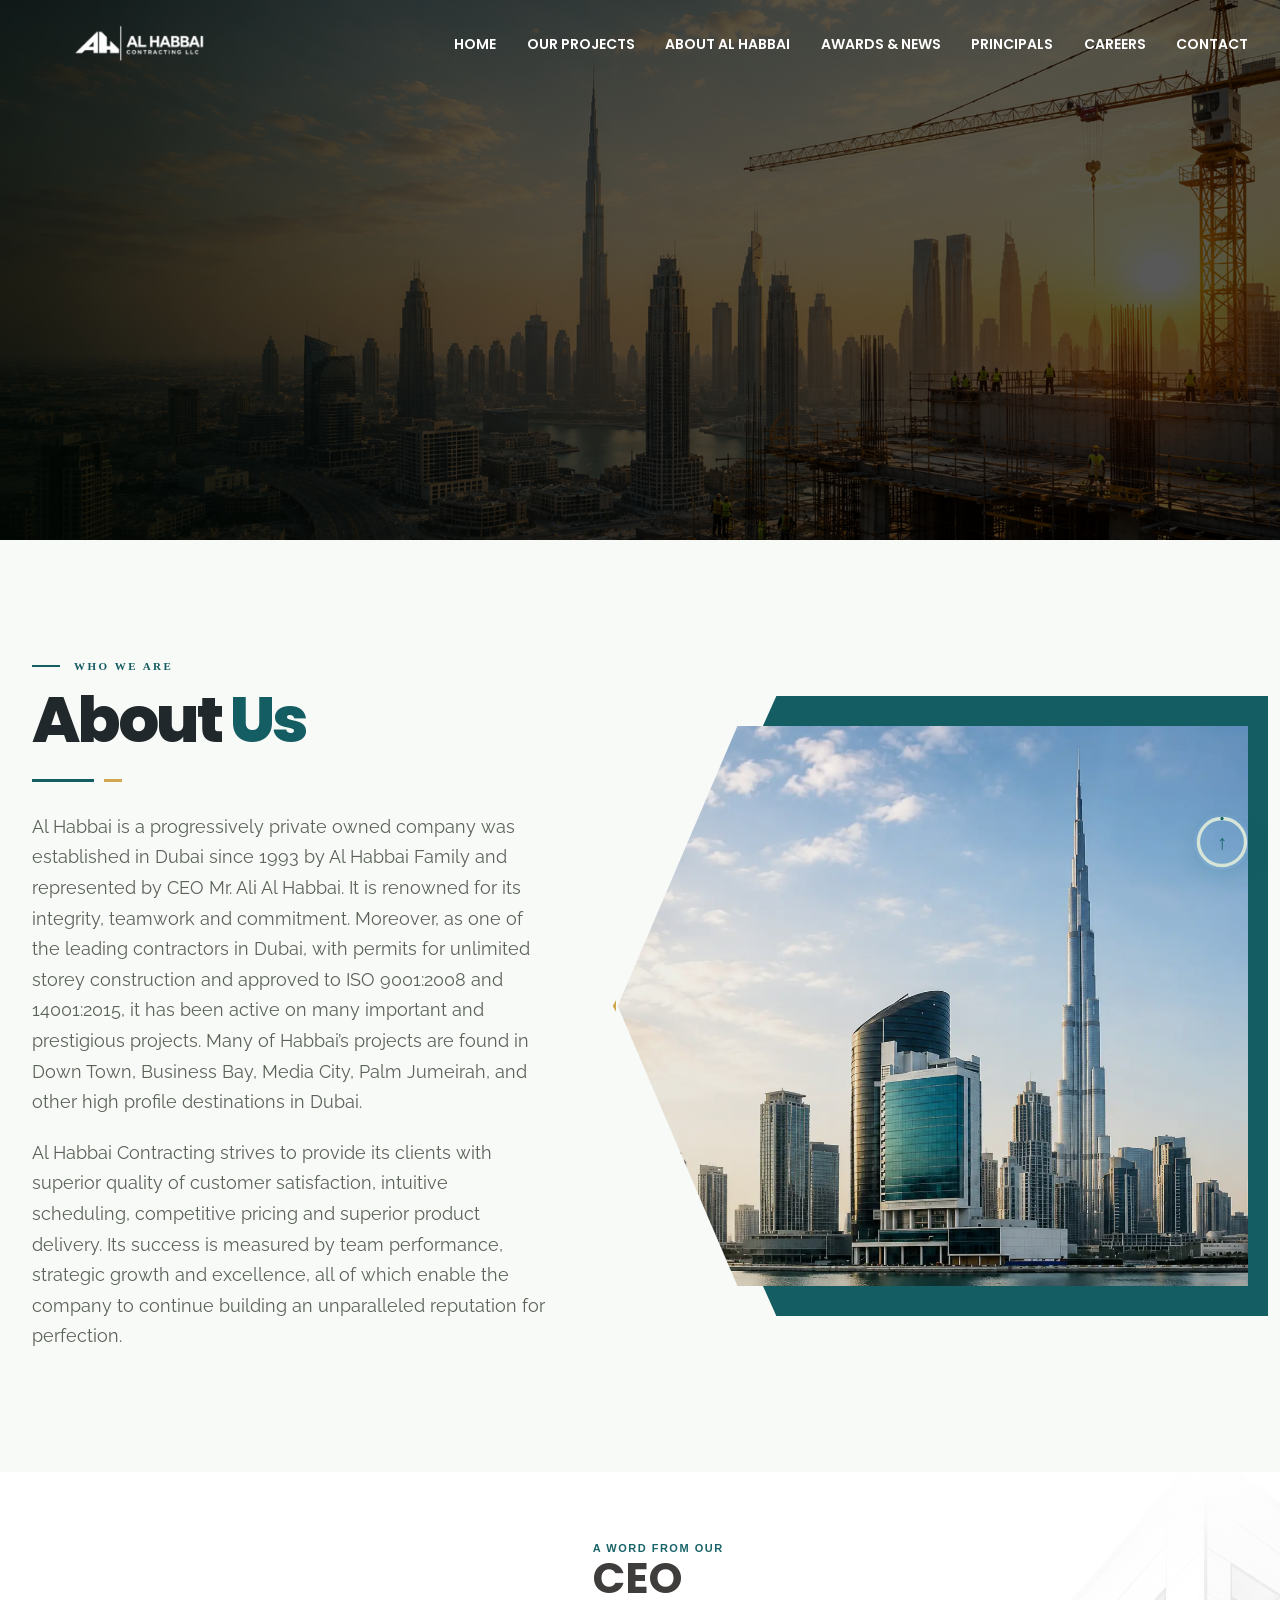
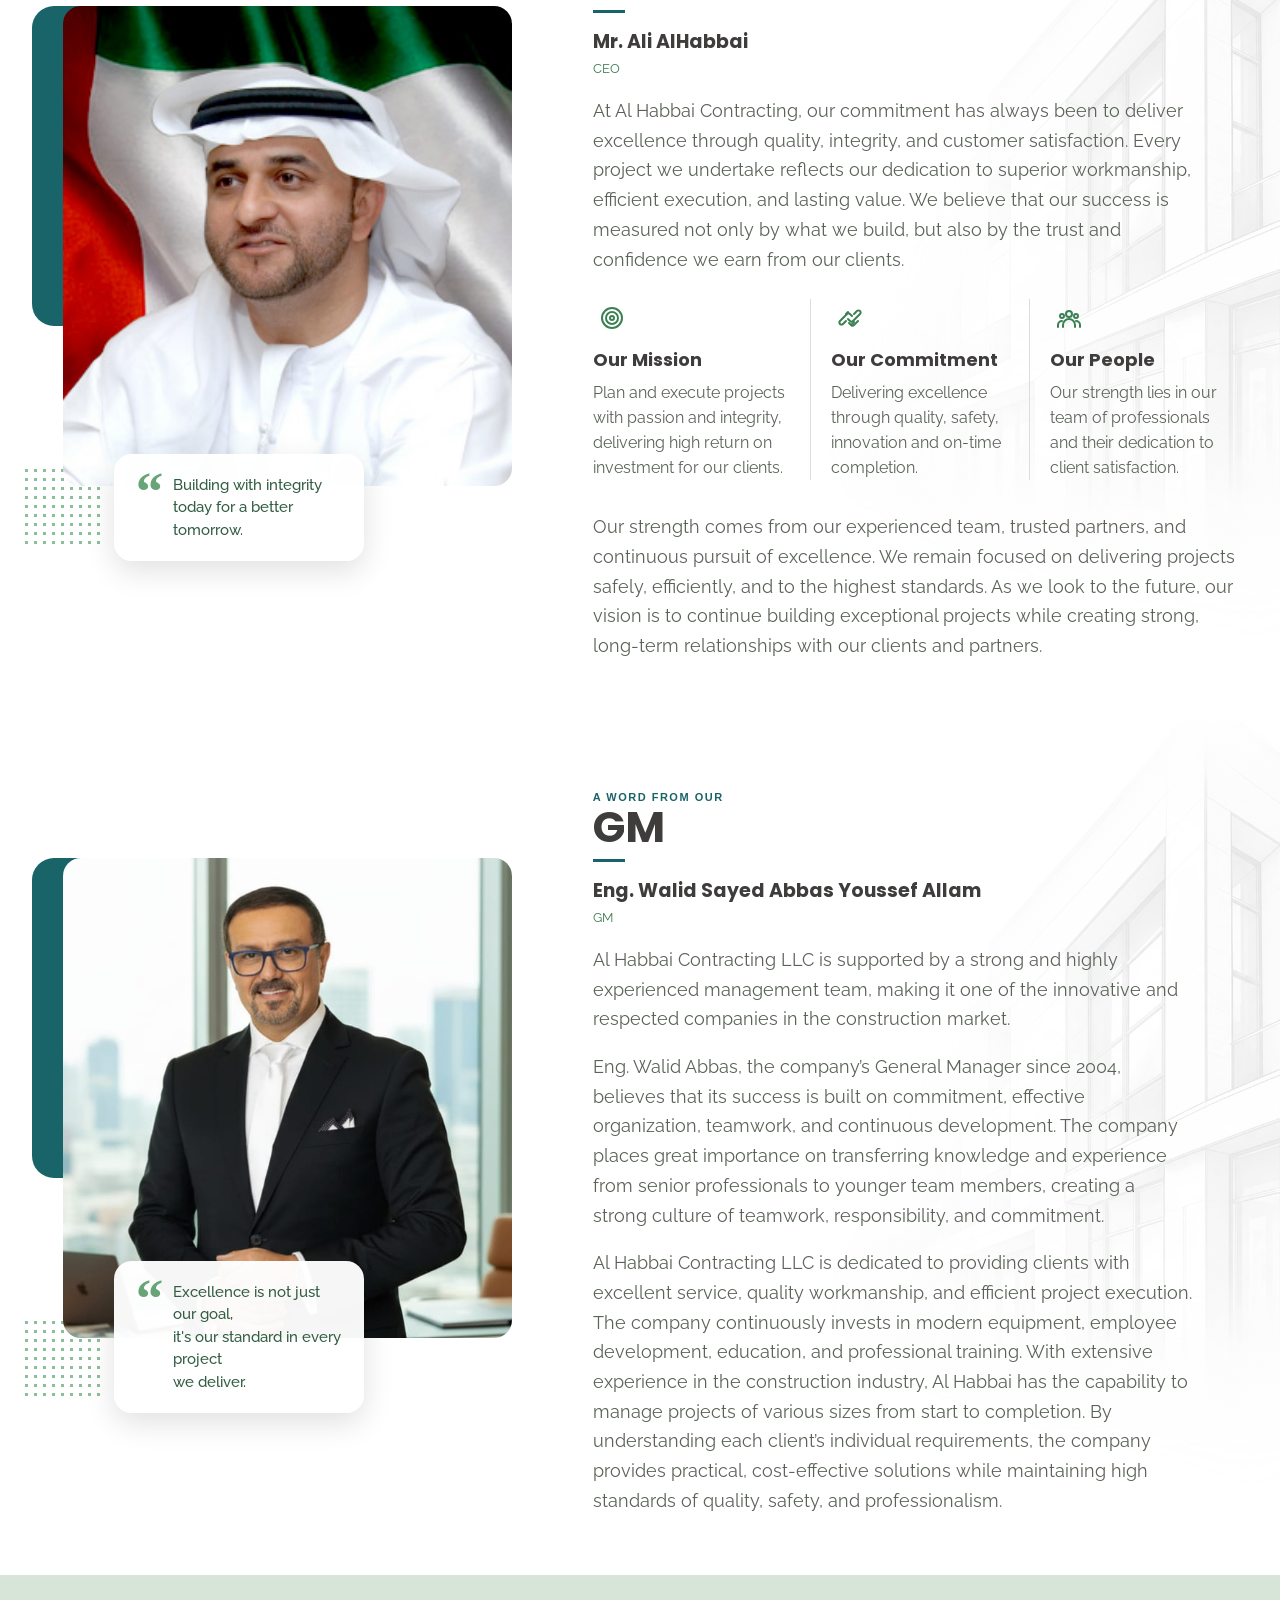
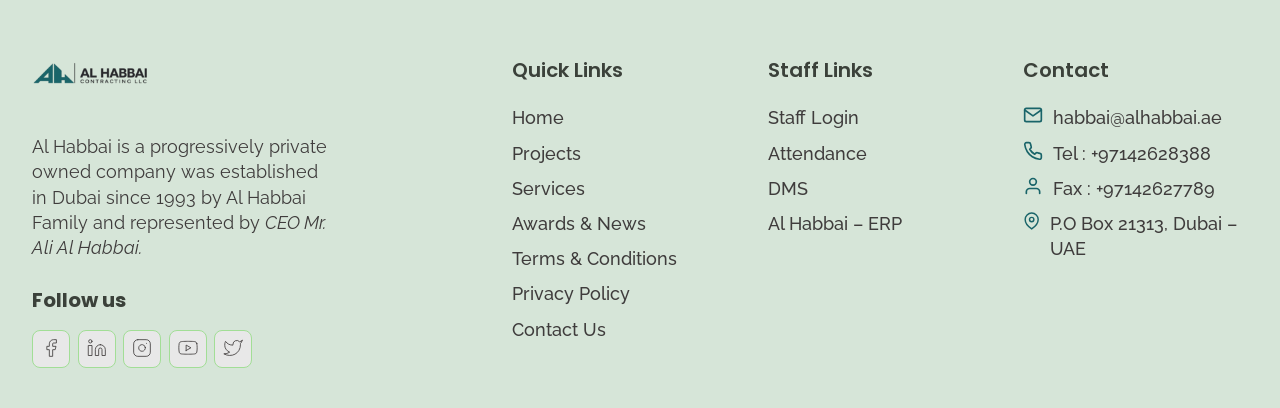
==== about.html @ 84b4709f "all file add" ====
<!doctype html>
<html lang="en">
  <head>
    <meta charset="UTF-8" />
    <meta name="viewport" content="width=device-width, initial-scale=1.0" />
    <title>Document</title>
    <link rel="stylesheet" href="./assets/css/global.css" />
    <link rel="stylesheet" href="./assets/css/components.css" />
    <link rel="stylesheet" href="./assets/css/about.css" />
    <!-- aos library css  -->
    <link rel="stylesheet" href="https://unpkg.com/aos@next/dist/aos.css" />

    <!-- aos script -->
    <script src="https://unpkg.com/aos@next/dist/aos.js" defer></script>

    <script src="./assets/js/main.js" defer></script>
  </head>
  <body>
    <!-- Nav -->
    <header class="about__bg">
      <!-- Navigation -->
      <div class="nav__menu__wrapper" id="navbar">
        <div class="container">
          <nav>
            <a href="index.html">
              <img src="./assets/images/alhabbai-white-logo.png" alt="Logo" />
            </a>

            <div class="nav-links" id="navLinks">
              <!-- Close Icon -->
              <svg
                class="svgColor"
                onclick="hideMenu()"
                xmlns="http://www.w3.org/2000/svg"
                width="24"
                height="24"
                viewBox="0 0 24 24"
                fill="none"
                stroke="currentColor"
                stroke-width="2"
                stroke-linecap="round"
                stroke-linejoin="round"
              >
                <line x1="18" y1="6" x2="6" y2="18" />
                <line x1="6" y1="6" x2="18" y2="18" />
              </svg>

              <ul>
                <li><a href="index.html">HOME</a></li>
                <li><a href="./projects.html">Our Projects</a></li>
                <li><a href="./about.html">About Al Habbai</a></li>
                <li><a href="./awardsNews.html">Awards & News</a></li>
                <li><a href="./principals.html">Principals</a></li>
                <li><a href="./careers.html">Careers</a></li>
                <li><a href="./contact.html">Contact</a></li>
              </ul>
            </div>

            <!-- Menu Icon -->

            <svg
              onclick="showMenu()"
              xmlns="http://www.w3.org/2000/svg"
              width="24"
              height="24"
              viewBox="0 0 24 24"
              fill="none"
              stroke="currentColor"
              stroke-width="2"
              stroke-linecap="round"
              stroke-linejoin="round"
            >
              <line x1="3" y1="12" x2="21" y2="12" />
              <line x1="3" y1="6" x2="21" y2="6" />
              <line x1="3" y1="18" x2="21" y2="18" />
            </svg>
          </nav>
        </div>
      </div>
    </header>
    <!-- Nav End -->

    <!-- about info -->
    <section class="about-section">
      <div class="container">
        <div class="about-container">
          <!-- LEFT CONTENT -->
          <div class="about-content" data-aos="fade-up">
            <span class="about-label">WHO WE ARE</span>
            <h2 class="about-title">About <span>Us</span></h2>
            <div class="about-line"></div>
            <p class="about-description">
              Al Habbai is a progressively private owned company was established
              in Dubai since 1993 by Al Habbai Family and represented by CEO Mr.
              Ali Al Habbai. It is renowned for its integrity, teamwork and
              commitment. Moreover, as one of the leading contractors in Dubai,
              with permits for unlimited storey construction and approved to ISO
              9001:2008 and 14001:2015, it has been active on many important and
              prestigious projects. Many of Habbai’s projects are found in Down
              Town, Business Bay, Media City, Palm Jumeirah, and other high
              profile destinations in Dubai.
            </p>
           <p class="about-description">
              Al Habbai Contracting strives to provide its clients with superior
              quality of customer satisfaction, intuitive scheduling,
              competitive pricing and superior product delivery. Its success is
              measured by team performance, strategic growth and excellence, all
              of which enable the company to continue building an unparalleled
              reputation for perfection.
            </p>
          </div>

          <!-- RIGHT IMAGE -->
          <div class="about-image-wrapper">
            <div class="about-image">
              <img
                src="./assets/images/about-cover.webp"
                alt="Al Habbai Contracting Dubai"
              />
            </div>
          </div>
        </div>
      </div>
    </section>

    <!-- CEO -->
    <section class="ceo-section">
      <div class="container">
        <div class="ceo-container">
          <!-- LEFT IMAGE -->
          <div class="ceo-image-wrapper" data-aos="fade-up">
            <div class="ceo-image-bg"></div>

            <img src="./assets/images/ceo.jpg" alt="CEO" class="ceo-image" />

            <!-- Quote Card -->
            <div class="ceo-quote">
              <span class="quote-icon">“</span>
              <p>
                Building with integrity<br />
                today for a better<br />
                tomorrow.
              </p>
            </div>

            <!-- Decorative dots -->
            <div class="ceo-dots"></div>
          </div>

          <!-- RIGHT CONTENT -->
          <div class="ceo-content">
            <div class="ceo-heading" data-aos="fade-down">
              <span>A WORD FROM OUR</span>
              <h2>CEO</h2>
              <div class="heading-line"></div>
            </div>

            <div class="ceo-name" data-aos="fade-down">
              <h3>Mr. Ali AlHabbai</h3>
              <p>CEO</p>
            </div>

            <p class="ceo-description" data-aos="fade-up">
              At Al Habbai Contracting, our commitment has always been to
              deliver excellence through quality, integrity, and customer
              satisfaction. Every project we undertake reflects our dedication
              to superior workmanship, efficient execution, and lasting value.
              We believe that our success is measured not only by what we build,
              but also by the trust and confidence we earn from our clients.
            </p>

            <!-- FEATURES -->
            <div class="ceo-features">
              <!-- Mission -->
              <div class="ceo-feature" data-aos="fade-up">
                <div class="feature-icon">
                  <svg
                    xmlns="http://www.w3.org/2000/svg"
                    width="24"
                    height="24"
                    viewBox="0 0 24 24"
                    fill="none"
                    stroke="currentColor"
                    stroke-width="2"
                    stroke-linecap="round"
                    stroke-linejoin="round"
                  >
                    <circle cx="12" cy="12" r="10"></circle>
                    <circle cx="12" cy="12" r="6"></circle>
                    <circle cx="12" cy="12" r="2"></circle>
                  </svg>
                </div>

                <h4>Our Mission</h4>

                <p>
                  Plan and execute projects with passion and integrity,
                  delivering high return on investment for our clients.
                </p>
              </div>

              <!-- Commitment -->
              <div class="ceo-feature" data-aos="fade-up">
                <div class="feature-icon">
                  <svg
                    xmlns="http://www.w3.org/2000/svg"
                    width="24"
                    height="24"
                    viewBox="0 0 24 24"
                    fill="none"
                    stroke="currentColor"
                    stroke-width="2"
                    stroke-linecap="round"
                    stroke-linejoin="round"
                  >
                    <path d="m11 17 2 2a2 2 0 0 0 3 0l4-4"></path>
                    <path
                      d="m8 15-3 3a2 2 0 0 1-3-3l7-7a2 2 0 0 1 3 0l2 2"
                    ></path>
                    <path
                      d="m16 8 3-3a2 2 0 0 1 3 3l-7 7a2 2 0 0 1-3 0l-2-2"
                    ></path>
                    <path d="m8 8 2-2"></path>
                    <path d="m16 16-2 2"></path>
                  </svg>
                </div>

                <h4>Our Commitment</h4>

                <p>
                  Delivering excellence through quality, safety, innovation and
                  on-time completion.
                </p>
              </div>

              <!-- People -->
              <div class="ceo-feature" data-aos="fade-up">
                <div class="feature-icon">
                  <svg
                    xmlns="http://www.w3.org/2000/svg"
                    width="24"
                    height="24"
                    viewBox="0 0 24 24"
                    fill="none"
                    stroke="currentColor"
                    stroke-width="2"
                    stroke-linecap="round"
                    stroke-linejoin="round"
                  >
                    <!-- Center person -->
                    <circle cx="12" cy="8" r="3"></circle>
                    <path d="M6 21v-2a6 6 0 0 1 12 0v2"></path>

                    <!-- Left person -->
                    <circle cx="5" cy="10" r="2"></circle>
                    <path d="M1 21v-2a4 4 0 0 1 4-4"></path>

                    <!-- Right person -->
                    <circle cx="19" cy="10" r="2"></circle>
                    <path d="M23 21v-2a4 4 0 0 0-4-4"></path>
                  </svg>
                </div>

                <h4>Our People</h4>

                <p>
                  Our strength lies in our team of professionals and their
                  dedication to client satisfaction.
                </p>
              </div>
            </div>

            <!-- Bottom Description -->
            <p class="ceo-bottom-text" data-aos="fade-up">
              Our strength comes from our experienced team, trusted partners,
              and continuous pursuit of excellence. We remain focused on
              delivering projects safely, efficiently, and to the highest
              standards. As we look to the future, our vision is to continue
              building exceptional projects while creating strong, long-term
              relationships with our clients and partners.
            </p>
          </div>
        </div>

        <!-- Background Building -->
        <div class="ceo-building">
          <img src="./assets/images/about-bg.png" alt="" />
        </div>
      </div>
    </section>

    <!-- Gm -->
    <section class="ceo-section">
      <div class="container">
        <div class="ceo-container">
          <!-- LEFT IMAGE -->
          <div class="ceo-image-wrapper" data-aos="fade-up">
            <div class="ceo-image-bg"></div>

            <img src="./assets/images/gm.jpg" alt="GM" class="ceo-image" />

            <!-- Quote Card -->
            <div class="ceo-quote">
              <span class="quote-icon">“</span>
              <p>
                Excellence is not just our goal,<br />
                it's our standard in every project<br />
                we deliver.
              </p>
            </div>

            <!-- Decorative dots -->
            <div class="ceo-dots"></div>
          </div>

          <!-- RIGHT CONTENT -->
          <div class="ceo-content">
            <div class="ceo-heading" data-aos="fade-down">
              <span>A WORD FROM OUR</span>
              <h2>GM</h2>
              <div class="heading-line"></div>
            </div>

            <div class="ceo-name" data-aos="fade-down">
              <h3>Eng. Walid Sayed Abbas Youssef Allam</h3>
              <p>GM</p>
            </div>

            <p class="ceo-description" data-aos="fade-up">
              Al Habbai Contracting LLC is supported by a strong and highly
              experienced management team, making it one of the innovative and
              respected companies in the construction market.
            </p>

            <p class="ceo-description" data-aos="fade-up">
              Eng. Walid Abbas, the company’s General Manager since 2004,
              believes that its success is built on commitment, effective
              organization, teamwork, and continuous development. The company
              places great importance on transferring knowledge and experience
              from senior professionals to younger team members, creating a
              strong culture of teamwork, responsibility, and commitment.
            </p>

            <p class="ceo-description" data-aos="fade-up">
              Al Habbai Contracting LLC is dedicated to providing clients with
              excellent service, quality workmanship, and efficient project
              execution. The company continuously invests in modern equipment,
              employee development, education, and professional training. With
              extensive experience in the construction industry, Al Habbai has
              the capability to manage projects of various sizes from start to
              completion. By understanding each client’s individual
              requirements, the company provides practical, cost-effective
              solutions while maintaining high standards of quality, safety, and
              professionalism.
            </p>
          </div>
        </div>

        <!-- Background Building -->
        <div class="ceo-building">
          <img src="./assets/images/about-bg.png" alt="" />
        </div>
      </div>
    </section>

    <!-- scroll button -->
    <button class="scroll-top" id="scrollTopBtn" aria-label="Scroll to top">
      <svg class="progress-ring" viewBox="0 0 50 50">
        <circle class="progress-ring-bg" cx="25" cy="25" r="21" />

        <circle
          class="progress-ring-progress"
          id="progressRing"
          cx="25"
          cy="25"
          r="21"
        />
      </svg>

      <span class="scroll-arrow">↑</span>
    </button>

    <!-- Footer Section -->
    <footer>
      <div class="container">
        <div class="footer__wrapper" data-aos="fade-up">
          <div class="footer__col1">
            <div class="footer__logo">
              <img
                src="./assets/images/alhabbai-dark-logo.png"
                alt="AL Habbai Contracting"
              />
            </div>
            <p class="footer__desc">
              Al Habbai is a progressively private owned company was established
              in Dubai since 1993 by Al Habbai Family and represented by
              <i>CEO Mr. Ali Al Habbai.</i>
            </p>
            <div class="footer__socials">
              <h4 class="footer__socials__title">Follow us</h4>
              <ol class="footer__socials__list">
                <li>
                  <a href="#">
                    <svg
                      xmlns="http://www.w3.org/2000/svg"
                      width="24"
                      height="24"
                      viewBox="0 0 24 24"
                      fill="none"
                      stroke="currentColor"
                      stroke-width="1"
                      stroke-linecap="round"
                      stroke-linejoin="round"
                      class="feather feather-facebook"
                    >
                      <path
                        d="M18 2h-3a5 5 0 0 0-5 5v3H7v4h3v8h4v-8h3l1-4h-4V7a1 1 0 0 1 1-1h3z"
                      />
                    </svg>
                  </a>
                </li>

                <li>
                  <a href="#">
                    <svg
                      xmlns="http://www.w3.org/2000/svg"
                      width="24"
                      height="24"
                      viewBox="0 0 24 24"
                      fill="none"
                      stroke="currentColor"
                      stroke-width="1"
                      stroke-linecap="round"
                      stroke-linejoin="round"
                    >
                      <path
                        d="M16 8a6 6 0 0 1 6 6v7h-4v-7a2 2 0 0 0-2-2 2 2 0 0 0-2 2v7h-4v-7a6 6 0 0 1 6-6z"
                      />
                      <rect x="2" y="9" width="4" height="12" />
                      <circle cx="4" cy="4" r="2" />
                    </svg>
                  </a>
                </li>

                <li>
                  <a href="#">
                    <svg
                      xmlns="http://www.w3.org/2000/svg"
                      width="24"
                      height="24"
                      viewBox="0 0 24 24"
                      fill="none"
                      stroke="currentColor"
                      stroke-width="1"
                      stroke-linecap="round"
                      stroke-linejoin="round"
                    >
                      <rect x="2" y="2" width="20" height="20" rx="5" ry="5" />
                      <path
                        d="M16 11.37A4 4 0 1 1 12.63 8 4 4 0 0 1 16 11.37z"
                      />
                      <line x1="17.5" y1="6.5" x2="17.51" y2="6.5" />
                    </svg>
                  </a>
                </li>

                <li>
                  <a href="#">
                    <svg
                      xmlns="http://www.w3.org/2000/svg"
                      width="24"
                      height="24"
                      viewBox="0 0 24 24"
                      fill="none"
                      stroke="currentColor"
                      stroke-width="1"
                      stroke-linecap="round"
                      stroke-linejoin="round"
                    >
                      <path
                        d="M22.54 6.42a2.78 2.78 0 0 0-1.94-2C18.88 4 12 4 12 4s-6.88 0-8.6.46a2.78 2.78 0 0 0-1.94 2A29 29 0 0 0 1 11.75a29 29 0 0 0 .46 5.33A2.78 2.78 0 0 0 3.4 19c1.72.46 8.6.46 8.6.46s6.88 0 8.6-.46a2.78 2.78 0 0 0 1.94-2 29 29 0 0 0 .46-5.25 29 29 0 0 0-.46-5.33z"
                      />
                      <polygon
                        points="9.75 15.02 15.5 11.75 9.75 8.48 9.75 15.02"
                      />
                    </svg>
                  </a>
                </li>

                <li>
                  <a href="#">
                    <svg
                      xmlns="http://www.w3.org/2000/svg"
                      width="24"
                      height="24"
                      viewBox="0 0 24 24"
                      fill="none"
                      stroke="currentColor"
                      stroke-width="1"
                      stroke-linecap="round"
                      stroke-linejoin="round"
                      class="feather feather-twitter"
                    >
                      <path
                        d="M23 3a10.9 10.9 0 0 1-3.14 1.53 4.48 4.48 0 0 0-7.86 3v1A10.66 10.66 0 0 1 3 4s-4 9 5 13a11.64 11.64 0 0 1-7 2c9 5 20 0 20-11.5a4.5 4.5 0 0 0-.08-.83A7.72 7.72 0 0 0 23 3z"
                      />
                    </svg>
                  </a>
                </li>
              </ol>
            </div>
          </div>
          <div class="footer__col2">
            <h3 class="footer__text__title">Quick Links</h3>
            <ol class="footer__text">
              <li>
                <a href="./about.html">Home</a>
              </li>
              <li>
                <a href="./about.html"> Projects</a>
              </li>
              <li>
                <a href="./about.html"> Services </a>
              </li>
              <li>
                <a href="./about.html">Awards & News</a>
              </li>
              <li>
                <a href="./about.html">Terms & Conditions</a>
              </li>
              <li>
                <a href="./about.html">Privacy Policy</a>
              </li>
              <li>
                <a href="./contact.html">Contact Us</a>
              </li>
            </ol>
          </div>
          <div class="footer__col3">
            <h3 class="footer__text__title">Staff Links</h3>
            <ol class="footer__text">
              <li>
                <a href="#">Staff Login</a>
              </li>
              <li>
                <a href="#">Attendance</a>
              </li>
              <li>
                <a href="#">DMS</a>
              </li>
              <li>
                <a href="./about.html">Al Habbai – ERP</a>
              </li>
            </ol>
          </div>
          <div class="footer__col4">
            <h3 class="footer__text__title">Contact</h3>
            <ol class="footer__text">
              <li class="footer__img__info_wrapper">
                <svg
                  xmlns="http://www.w3.org/2000/svg"
                  width="20"
                  height="20"
                  viewBox="0 0 24 24"
                  fill="none"
                  stroke="currentColor"
                  stroke-width="2"
                  stroke-linecap="round"
                  stroke-linejoin="round"
                >
                  <path
                    d="M4 4h16c1.1 0 2 .9 2 2v12c0 1.1-.9 2-2 2H4c-1.1 0-2-.9-2-2V6c0-1.1.9-2 2-2z"
                  />
                  <polyline points="22,6 12,13 2,6" />
                </svg>
                <a href="#"> habbai@alhabbai.ae</a>
              </li>
              <li class="footer__img__info_wrapper">
                <svg
                  xmlns="http://www.w3.org/2000/svg"
                  width="20"
                  height="20"
                  viewBox="0 0 24 24"
                  fill="none"
                  stroke="currentColor"
                  stroke-width="2"
                  stroke-linecap="round"
                  stroke-linejoin="round"
                >
                  <path
                    d="M22 16.92v3a2 2 0 0 1-2.18 2 19.79 19.79 0 0 1-8.63-3.07 19.5 19.5 0 0 1-6-6 19.79 19.79 0 0 1-3.07-8.67A2 2 0 0 1 4.11 2h3a2 2 0 0 1 2 1.72 12.84 12.84 0 0 0 .7 2.81 2 2 0 0 1-.45 2.11L8.09 9.91a16 16 0 0 0 6 6l1.27-1.27a2 2 0 0 1 2.11-.45 12.84 12.84 0 0 0 2.81.7A2 2 0 0 1 22 16.92z"
                  />
                </svg>
                <a href="#">Tel : +97142628388</a>
              </li>
              <li class="footer__img__info_wrapper">
                <svg
                  xmlns="http://www.w3.org/2000/svg"
                  width="20"
                  height="20"
                  viewBox="0 0 24 24"
                  fill="none"
                  stroke="currentColor"
                  stroke-width="2"
                  stroke-linecap="round"
                  stroke-linejoin="round"
                >
                  <path d="M20 21v-2a4 4 0 0 0-4-4H8a4 4 0 0 0-4 4v2" />
                  <circle cx="12" cy="7" r="4" />
                </svg>
                <a href="#">Fax : +97142627789</a>
              </li>

              <li class="footer__img__info_wrapper">
                <svg
                  xmlns="http://www.w3.org/2000/svg"
                  width="20"
                  height="20"
                  viewBox="0 0 24 24"
                  fill="none"
                  stroke="currentColor"
                  stroke-width="2"
                  stroke-linecap="round"
                  stroke-linejoin="round"
                >
                  <path d="M21 10c0 7-9 13-9 13s-9-6-9-13a9 9 0 0 1 18 0z" />
                  <circle cx="12" cy="10" r="3" />
                </svg>
                <a href="#">P.O Box 21313, Dubai – UAE</a>
              </li>
            </ol>
          </div>
        </div>
      </div>
    </footer>
    <!-- Footer Section End -->
  </body>
</html>
---- assets/css/global.css ----
@import url('https://fonts.googleapis.com/css2?family=Poppins:wght@500;600&family=Raleway:wght@400;500;600&display=swap');
html {
	font-size: 10px;
	scroll-behavior: smooth;
}
body {
	background-color: var(--lightGreen-2);
	overflow-x: hidden;
}

*,
*::before,
*::after {
	padding: 0;
	margin: 0;
	box-sizing: border-box;
}

section {
	padding: 50px 0;
}
@media only screen and (max-width: 767px) {
	section {
		padding: 20px 0;
	}
}

.container {
	max-width: 1280px;
	width: 95%;
	margin: 0 auto;
}
:root {
	--green-1: #196469;
	--green-2: #a2de96;
	--lightGreen-1: #d6e5d8;
	/* --lightGreen-2: #f5fcf4; */
	/* --lightGreen-2: #fafff9; */
	/* --lightGreen-2: #fbfefb; */
	--black-1: #3b413a;
	--black-2: #3f3c3c;
	--black-3: #5b6359;
	--white-1: #e8e8e8;	
}
img {
	width: 100%;
	height: 100%;
}
h1,
h2,
h3,
h4 {
	font-family: Poppins;
}
p {
	font-family: Raleway;
	font-weight: 400;
	line-height: 1.4em;
	font-size: 1.8rem;
}
a {
	display: inline-block;
	text-decoration: none;
}

ol,
ul {
	list-style: none;
}
---- assets/css/components.css ----
/* Nav  */

/* ===========================
   HEADER
=========================== */

.header {
  position: relative;
  width: 100%;
  height: 100vh;
  overflow: hidden;
}

/* ===========================
   HERO VIDEO
=========================== */

.hero-video {
  position: absolute;
  inset: 0;
  width: 100%;
  height: 100%;
  object-fit: cover;
}

/* Dark Overlay */

/* ===========================
   NAVIGATION
=========================== */

.nav__menu__wrapper {
  position: fixed;
  top: 0;
  left: 0;
  width: 100%;
  z-index: 1000;
  background: transparent;
  transition:
    background 0.35s ease,
    box-shadow 0.35s ease,
    backdrop-filter 0.35s ease;
}

nav {
  display: flex;
  justify-content: space-between;
  align-items: center;
  height: 90px;
  transition: all 0.35s ease;
}

nav img {
  width: 220px;
  margin-top: 13px;
  transition: all 0.35s ease;
}

nav svg {
  display: none;
}

.nav-links {
  flex: 1;
  text-align: right;
}

.nav-links ul {
  padding: 0;
}

.nav-links ul li {
  display: inline-block;
  list-style: none;
  margin-left: 28px;
  position: relative;
}

.nav-links ul li a {
  text-decoration: none;
  color: #fff;
  font-size: 1.4rem;
  font-weight: 600;
  text-transform: uppercase;
  transition: color 0.3s ease;
  font-family: Poppins;
}

.nav-links ul li a:hover {
  color: var(--green-1);
}

/* ======================================
   Sticky Navbar
====================================== */

.nav__menu__wrapper.scrolled {
  background: rgba(255, 255, 255, 0.95);
  backdrop-filter: blur(12px);
  -webkit-backdrop-filter: blur(12px);
  box-shadow: 0 8px 25px rgba(0, 0, 0, 0.08);
}

.nav__menu__wrapper.scrolled nav {
  height: 72px;
}

.nav__menu__wrapper.scrolled img {
  width: 190px;
  margin-top: 6px;
}

.nav__menu__wrapper.scrolled .nav-links ul {
  margin-top: 0;
}

.nav__menu__wrapper.scrolled .nav-links ul li a {
  color: var(--black-1);
  font-family: Poppins;
}

.nav__menu__wrapper.scrolled nav svg {
  color: var(--black-1);
}

.nav-links ul li::after {
  content: "";
  width: 0%;
  height: 2px;
  background-color: var(--green-1);
  display: block;
  margin: auto;
  transition: 0.4s;
}

.nav-links ul li:hover::after {
  width: 100%;
}

/* Menu Icons */

nav svg {
  display: none;
  color: #fff;
  cursor: pointer;
}

/* ===========================
   MOBILE
=========================== */

@media (max-width: 1100px) {
  nav img {
    width: 180px;
  }

  nav svg {
    display: block;
    z-index: 9999;
  }

  .nav-links {
    position: fixed;
    top: 0;
    right: -100%;
    width: 200px;
    height: 100vh;
    background: var(--lightGreen-1);
    text-align: left;
    transition: 0.4s;
    z-index: 10000;
    padding-top: 80px;
    transition: 0.4s ease;
  }

  .nav-links.active {
    right: 0;
  }

  .nav-links ul {
    padding-left: 30px;
  }

  .nav-links ul li {
    display: block;
    margin: 22px 0;
  }
  
  .nav-links ul li a {
    color: var(--black-3) !important;
    font-size: 1.6rem;
  }

  .nav-links svg {
    color: #222;
    position: absolute;
    top: 20px;
    right: 20px;
  }
}

@media (max-width: 768px) {
  .header {
    height: 100vh;
  }

  nav {
    padding: 15px 0;
  }

  nav img {
    width: 150px;
  }

  nav svg {
    display: block;
    position: absolute;
    top: 23px;
    right: 20px;
    cursor: pointer;
  }
}

/* Nav End */

/* Global Button Styles */
.btn {
  color: var(--green-1);
  font-family: Poppins;
  font-weight: 500;
  border-radius: 8px;
  font-size: 1.4rem;
  padding: 0.7rem 2rem;
}
.primary-btn {
  color: var(--white-1);
  background: var(--green-1);
}

.secondary-btn {
  background-color: var(--white-1);
}

@media only screen and (min-width: 700px) {
  .btn {
    padding: 0.8rem 2rem;
    font-size: 2rem;
  }
}
/* End Global Button Styles */

/* Global title */
.page__title__text {
  font-size: 3.6rem;
  color: var(--black-1);
}

.page__title__text__space {
  margin-bottom: 60px;
}

.page__title__text__space__sm {
  margin-bottom: 10px;
}
@media (max-width: 767px) {
  .page__title__text {
    font-size: 2.2rem;
  }
  .page__title__text__space {
    margin-bottom: 30px;
  }
  .page__title__text__space__sm {
    margin-bottom: 5px;
  }
}


/* scroll button */
.scroll-top {
  position: fixed;
  right: 30px;
  bottom: 30px;

  width: 56px;
  height: 56px;

  border: none;
  border-radius: 50%;

  background: var(--lightGreen-2);
  color: var(--green-1);

  display: flex;
  align-items: center;
  justify-content: center;

  cursor: pointer;
  z-index: 9999;

  padding: 0;

  box-shadow: 0 6px 20px rgba(25, 100, 105, 0.15);

  transition:
    transform 0.3s ease,
    box-shadow 0.3s ease;
}

/* Progress Ring */
.progress-ring {
  position: absolute;
  inset: 0;

  width: 100%;
  height: 100%;

  transform: rotate(-90deg);
}

/* Background Ring */
.progress-ring-bg {
  fill: none;

  stroke: var(--lightGreen-1);
  stroke-width: 3;
}

/* Scroll Progress */
.progress-ring-progress {
  fill: none;

  stroke: var(--green-1);
  stroke-width: 3;

  stroke-linecap: round;

  stroke-dasharray: 131.95;
  stroke-dashoffset: 131.95;

  transition: stroke-dashoffset 0.1s linear;
}

/* Arrow */
.scroll-arrow {
  position: relative;
  z-index: 2;

  color: var(--green-1);

  font-size: 20px;
  font-weight: 500;

  line-height: 1;

  transition: transform 0.3s ease;
}

/* Hover */
.scroll-top:hover {
  transform: translateY(-4px);

  box-shadow: 0 10px 25px rgba(25, 100, 105, 0.22);
}

.scroll-top:hover .scroll-arrow {
  transform: translateY(-2px);
}

/* Responsive */
@media (max-width: 900px) {
  .scroll-top {
    width: 50px;
    height: 50px;

    right: 20px;
    bottom: 20px;
  }

  .scroll-arrow {
    font-size: 18px;
  }
}

/*  Footer Section  */

footer {
  background: var(--lightGreen-1);
  padding-top: 5rem;
  padding-bottom: 2rem;
}
.footer__wrapper {
  display: flex;
  flex-direction: column;
  gap: 3rem;
}
.footer__logo {
  max-width: 160px;
  margin-left: -20px;
  margin-top: -30px;
}
.footer__logo {
  width: 100%;
}
.footer__desc {
  font-size: 1.4rem;
  color: var(--black-2);
  margin-bottom: 2rem;
}
.footer__socials__title {
  font-size: 1.8rem;
  color: var(--black-1);
  margin-bottom: 1rem;
}
.footer__socials li {
  display: inline-block;
  margin-right: 0.5rem;
}
.footer__socials a {
  padding: 0.5rem 0.8rem;
  background-color: var(--white-1);
  border: 1px solid var(--green-2);
  border-radius: 8px;
}
.footer__socials svg {
  width: 20px;
  color: var(--black-2);
}
.footer__text__title {
  font-size: 1.8rem;
  margin-bottom: 1rem;
  color: var(--black-1);
  font-weight: 600;
}
.footer__text a {
  font-size: 1.4rem;
  margin-bottom: 0.5rem;
  color: var(--black-2);
  font-family: Raleway;
  font-weight: 500;
  line-height: 1.4em;
  transition: all 0.3s ease-in;
}

.footer__text li:hover a {
  color: var(--green-1);
  text-decoration: underline;
  transform: translateY(-2px);
}

.footer__img__info_wrapper {
  display: flex;
  gap: 10px;
  align-items: start;
}

.footer__img__info_wrapper svg {
  color: var(--green-1);
}

/* For Large Device */

@media only screen and (min-width: 768px) {
  footer {
    padding-top: 8rem;
    padding-bottom: 4rem;
  }
  .footer__wrapper {
    flex-direction: row;
  }
  .footer__col1 {
    flex: 4;
  }
  .footer__col2,
  .footer__col3,
  .footer__col4 {
    flex: 2;
  }
  .footer__desc {
    max-width: 300px;
    font-size: 1.8rem;
    margin-bottom: 2.5rem;
  }
  .footer__socials__title {
    font-size: 2rem;
    margin-bottom: 1.5rem;
  }
  .footer__text__title {
    font-size: 2rem;
    margin-bottom: 2rem;
  }
  .footer__text a {
    font-size: 1.8rem;
    margin-bottom: 1rem;
  }
}

/* Footer Section End */
---- assets/css/about.css ----
.about__bg {
  background-image:
    linear-gradient(rgba(0, 0, 0, 0.65), rgba(0, 0, 0, 0.65)),
    url("../images/hero3.png");
  width: 100%;
  height: 60vh;
  background-repeat: no-repeat;
  background-size: cover;
  background-position: center;
}

/* =========================================================
   ABOUT SECTION
========================================================= */
/* =========================================================
   ABOUT SECTION
========================================================= */

.about-section {
  width: 100%;
  padding: 120px 0;
  background: #f8faf8;
  overflow: hidden;
}

/* =========================================================
   MAIN LAYOUT
========================================================= */

.about-container {
  display: grid;
  grid-template-columns: 0.9fr 1.1fr;
  align-items: center;
  gap: 70px;
}

/* =========================================================
   LEFT CONTENT
========================================================= */

.about-content {
  position: relative;
  z-index: 5;
  max-width: 560px;
}

/* =========================================================
   LABEL
========================================================= */

.about-label {
  position: relative;
  display: inline-block;
  padding-left: 42px;
  margin-bottom: 18px;
  color: #145d62;
  font-size: 11px;
  font-weight: 700;
  letter-spacing: 2.5px;
  text-transform: uppercase;
}

.about-label::before {
  content: "";
  position: absolute;
  left: 0;
  top: 50%;
  width: 28px;
  height: 2px;
  background: #145d62;
  transform: translateY(-50%);
}

/* =========================================================
   TITLE
========================================================= */

.about-title {
  margin: 0;
  color: #20282b;
  font-size: clamp(52px, 5vw, 72px);
  line-height: 0.95;
  letter-spacing: -3px;
  font-weight: 750;
}

.about-title span {
  color: #145d62;
}

/* =========================================================
   TITLE LINE
========================================================= */

.about-line {
  position: relative;
  width: 62px;
  height: 3px;
  margin: 28px 0 30px;
  background: #145d62;
}

.about-line::after {
  content: "";
  position: absolute;
  left: 72px;
  top: 0;
  width: 18px;
  height: 3px;
  background: #d2a64d;
}

/* =========================================================
   TEXT
========================================================= */

.about-content p {
  max-width: 540px;
  margin: 0 0 20px;
  color: var(--black-3);
  font-size: 1.8rem;
  line-height: 1.7;
  font-weight: 400;
}

.about-content p:last-child {
  margin-bottom: 0;
}

/* =========================================================
   IMAGE WRAPPER
========================================================= */

.about-image-wrapper {
  position: relative;
  min-width: 0;
  height: 620px;
  display: flex;
  align-items: center;
  isolation: isolate;
}

/* =========================================================
   TEAL BACKGROUND SHAPE
========================================================= */

.about-image-wrapper::before {
  content: "";
  position: absolute;
  top: 0;
  left: 20px;
  width: 100%;
  height: 100%;
  background: #145d62;
  clip-path: polygon(22% 0, 100% 0, 100% 100%, 22% 100%, 0 50%);
  z-index: -2;
}

/* =========================================================
   GOLD OUTLINE SHAPE
========================================================= */

.about-image-wrapper::after {
  content: "";
  position: absolute;
  left: -5px;
  top: 70px;
  width: 100%;
  height: 480px;
  border: 3px solid #d2a64d;
  clip-path: polygon(22% 0, 100% 0, 100% 100%, 22% 100%, 0 50%);
  z-index: -1;
}

/* =========================================================
   IMAGE
========================================================= */

.about-image {
  position: relative;
  width: 100%;
  height: 560px;
  overflow: hidden;
  clip-path: polygon(19% 0, 100% 0, 100% 100%, 19% 100%, 0 50%);
  background: #dfe9e7;
  z-index: 2;
}

/* =========================================================
   IMAGE
========================================================= */

.about-image img {
  width: 100%;
  height: 100%;
  display: block;
  object-fit: cover;
  object-position: center center;
  transition: transform 0.8s ease;
}

/* =========================================================
   IMAGE HOVER
========================================================= */

.about-image:hover img {
  transform: scale(1.05);
}

/* =========================================================
   IMAGE OVERLAY
========================================================= */

.about-image::after {
  content: "";
  position: absolute;
  inset: 0;
  background: linear-gradient(
    180deg,
    rgba(0, 30, 35, 0.02),
    rgba(0, 30, 35, 0.12)
  );
  pointer-events: none;
}

/* =========================================================
   SMALL GOLD CORNER
========================================================= */

.about-image-wrapper {
  --gold: #d2a64d;
}

/* =========================================================
   DESKTOP 1400+
========================================================= */

@media (min-width: 1400px) {
  .about-section {
    padding: 150px 0;
  }

 .about-container {
    grid-template-columns: 0.85fr 1.15fr;
    gap: 90px;
  }

  .about-image-wrapper {
    height: 680px;
  }

  .about-image {
    height: 620px;
  }
}
/* =========================================================
   LAPTOP
========================================================= */

@media (max-width: 1100px) {
  .about-section {
    padding: 90px 0;
  }

  .about-container {
    grid-template-columns: 0.9fr 1.1fr;
    gap: 45px;
  }

  .about-title {
    font-size: 56px;
  }

  .about-content p {
    font-size: 1.6rem;
    line-height: 1.8;
  }

  .about-image-wrapper {
    height: 550px;
  }

  .about-image {
    height: 500px;
  }

  .about-image-wrapper::after {
    top: 55px;
    height: 420px;
  }
}

/* =========================================================
   TABLET
========================================================= */

@media (max-width: 900px) {
  .about-section {
    padding: 85px 0;
  }

  .about-container {
    grid-template-columns: 1fr;
    gap: 65px;
  }

  .about-content {
    max-width: 750px;
  }

  .about-content p {
    max-width: 700px;
    font-size: 1.6rem;
  }

  .about-image-wrapper {
    width: 100%;
    max-width: 760px;
    height: 560px;
    margin: 0 auto;
  }

  .about-image {
    height: 510px;
  }
}

/* =========================================================
   MOBILE
========================================================= */

@media (max-width: 600px) {
  .about-section {
    padding: 70px 0;
  }

  .about-container {
    gap: 50px;
  }

  .about-label {
    padding-left: 36px;
    margin-bottom: 15px;
    font-size: 10px;
    letter-spacing: 2px;
  }

  .about-label::before {
    width: 24px;
  }

  .about-title {
    font-size: 46px;
    letter-spacing: -2px;
  }

  .about-line {
    width: 50px;
    margin: 23px 0 25px;
  }

  .about-line::after {
    left: 60px;
    width: 15px;
  }

  .about-content p {
    font-size: 1.4rem;
    line-height: 1.8;
    margin-bottom: 18px;
  }

  .about-image-wrapper {
    height: 420px;
    width: calc(100% + 10px);
    margin-left: -5px;
  }

  /*
     Teal background
  */

  .about-image-wrapper::before {
    left: 10px;
    clip-path: polygon(18% 0, 100% 0, 100% 100%, 18% 100%, 0 50%);
  }

  .about-image-wrapper::after {
    left: -2px;
    top: 45px;
    height: 320px;
    border-width: 2px;
    clip-path: polygon(18% 0, 100% 0, 100% 100%, 18% 100%, 0 50%);
  }

  .about-image {
    height: 380px;
    clip-path: polygon(16% 0, 100% 0, 100% 100%, 16% 100%, 0 50%);
  }

  .about-image img {
    object-position: center 55%;
  }
}

/* =========================================================
   SMALL MOBILE
========================================================= */

@media (max-width: 400px) {
  .about-section {
    padding: 60px 0;
  }

  .about-title {
    font-size: 42px;
  }

  .about-content p {
    font-size: 1.4rem;
  }

  .about-image-wrapper {
    height: 370px;
  }

  .about-image {
    height: 335px;
  }

  .about-image-wrapper::after {
    height: 285px;
    top: 40px;
  }
}

/* ==============================
   CEO SECTION
================================ */

.ceo-section {
  position: relative;
  width: 100%;
  overflow: hidden;
  padding: 70px 0 60px;
  font-family: Arial, Helvetica, sans-serif;
}

.ceo-container {
  display: grid;
  grid-template-columns:
    minmax(0, 42%)
    minmax(0, 58%);
  align-items: center;
  position: relative;
  z-index: 2;
}

/* ==============================
   LEFT IMAGE
================================ */

.ceo-image-wrapper {
  position: relative;
  width: 100%;
  min-height: 590px;
  display: flex;
  align-items: flex-start;
  justify-content: center;
}

/* Green decorative background */

.ceo-image-bg {
  position: absolute;
  top: 0;
  left: 0;
  width: 105px;
  height: 320px;
  background-color: var(--green-1);
  border-radius: 22px 22px 0 22px;
}

/* Main image */

.ceo-image {
  position: relative;
  z-index: 2;
  width: 88%;
  height: 480px;
  object-fit: cover;
  object-position: center;
  border-radius: 18px;
  display: block;
}

/* ==============================
   QUOTE CARD
================================ */

.ceo-quote {
  position: absolute;
  z-index: 4;
  left: 16%;
  bottom: 35px;
  width: 250px;
  padding: 20px 22px;
  background: rgba(255, 255, 255, 0.96);
  border-radius: 18px;
  box-shadow: 0 10px 30px rgba(0, 0, 0, 0.12);
  display: flex;
  gap: 10px;
  align-items: flex-start;
}

.quote-icon {
  font-family: Georgia, serif;
  font-size: 55px;
  line-height: 35px;
  color: #68a477;
  font-weight: bold;
}

.ceo-quote p {
  margin: 0;
  color: #315d42;
  font-size: 15px;
  line-height: 1.5;
  font-weight: 500;
}

/* ==============================
   DOT DECORATION
================================ */

.ceo-dots {
  position: absolute;
  left: -10px;
  bottom: 50px;
  width: 80px;
  height: 80px;
  background-image: radial-gradient(#8bbf9a 1.5px, transparent 1.5px);
  background-size: 9px 9px;
  z-index: 1;
}

/* ==============================
   RIGHT CONTENT
================================ */

.ceo-content {
  padding-left: 50px;
  position: relative;
  z-index: 3;
}

/* Small heading */

.ceo-heading span {
  display: block;
  color: var(--green-1);
  font-size: 11px;
  letter-spacing: 1.5px;
  font-weight: 600;
  margin-bottom: 3px;
}

/* CEO */

.ceo-heading h2 {
  margin: 0;
  color: var(--black-2);
  font-size: 43px;
  line-height: 1;
  font-weight: 700;
}

.heading-line {
  width: 32px;
  height: 3px;
  margin-top: 10px;
  background-color: var(--green-1);
}

/* ==============================
   NAME
================================ */

.ceo-name {
  margin-top: 14px;
}

.ceo-name h3 {
  margin: 0;
  color: var(--black-2);
  font-size: 19px;
  font-weight: 700;
}

.ceo-name p {
  margin: 4px 0 0;
  color: #3c7b50;
  font-size: 13px;
}

/* ==============================
   DESCRIPTION
================================ */

.ceo-description {
  max-width: 600px;
  margin-top: 18px;
  color: var(--black-3);
  font-size: 1.8rem;
  line-height: 1.65;
}

/* ==============================
   FEATURES
================================ */

.ceo-features {
  display: grid;
  grid-template-columns: repeat(3, 1fr);
  margin-top: 25px;
  border-top: 0 solid #ddd;
}

.ceo-feature {
  padding: 0 20px;
  border-right: 1px solid #ddd;
}

.ceo-feature:first-child {
  padding-left: 0;
}

.ceo-feature:last-child {
  border-right: none;
}

/* Icons */

.feature-icon {
  width: 38px;
  height: 38px;
  display: flex;
  align-items: center;
  justify-content: center;
  color: #3b8052;
  font-size: 25px;
  margin-bottom: 9px;
}

/* Feature heading */

.ceo-feature h4 {
  margin: 0 0 8px;
  color: var(--black-2);
  font-size: 1.8rem;
  font-weight: 700;
}

/* Feature paragraph */

.ceo-feature p {
  margin: 0;
  color: var(--black-3);
  font-size: 1.6rem;
  line-height: 1.55;
}

/* ==============================
   BOTTOM TEXT
================================ */

.ceo-bottom-text {
  max-width: 650px;
  margin-top: 32px;
  color: var(--black-3);
  font-size: 1.8rem;
  line-height: 1.65;
}

/* ==============================
   BUILDING BACKGROUND
================================ */

.ceo-building {
  position: absolute;
  right: -30px;
  top: -30px;
  width: 800px;
  opacity: 0.25;
  z-index: 1;
  pointer-events: none;
}

.ceo-building img {
  width: 100%;
  display: block;
}

/* =================================================
   LARGE TABLET / SMALL LAPTOP
   1001px - 1200px
================================================= */

@media (max-width: 1200px) {
  .ceo-container {
    grid-template-columns:
      minmax(0, 45%)
      minmax(0, 55%);
  }

  .ceo-content {
    padding-left: 35px;
  }

  .ceo-image {
    width: 90%;
    height: 450px;
  }

  .ceo-image-wrapper {
    min-height: 550px;
  }

  .ceo-quote {
    left: 10%;
    width: 235px;
    bottom: 30px;
  }

  .ceo-description {
    max-width: 100%;
  }

  .ceo-building {
    width: 650px;
    right: -100px;
  }
}

/* =================================================
   TABLET
   769px - 1000px
================================================= */

@media (max-width: 1000px) {
  .ceo-section {
    padding: 60px 0 55px;
  }

  .ceo-container {
    grid-template-columns: 1fr;
    gap: 50px;
  }

  /* IMAGE */

  .ceo-image-wrapper {
    width: min(600px, 100%);
    min-height: 520px;
    margin: 0 auto;
  }

  .ceo-image {
    width: 85%;
    max-width: 500px;
    height: 460px;
  }

  .ceo-image-bg {
    width: 110px;
    height: 300px;
  }

  .ceo-quote {
    left: 10%;
    bottom: 25px;
    width: 250px;
  }

  .ceo-dots {
    left: 0;
    bottom: 35px;
  }

  /* CONTENT */

  .ceo-content {
    width: 100%;
    padding-left: 0;
    padding-right: 0;
  }

  .ceo-description {
    max-width: 800px;
  }

  /* BUILDING */

  .ceo-building {
    width: 550px;
    right: -120px;
    top: 300px;
    opacity: 0.18;
  }
}

/* =================================================
   LARGE MOBILE
   601px - 768px
================================================= */

@media (max-width: 768px) {
  .ceo-section {
    padding: 50px 0;
  }
  .ceo-container {
    gap: 45px;
  }

  .ceo-image-wrapper {
    min-height: 470px;
    width: 100%;
  }

  .ceo-image {
    width: 88%;
    height: 420px;
  }

  .ceo-image-bg {
    width: 90px;
    height: 270px;
    border-radius: 18px 18px 0 18px;
  }

  .ceo-quote {
    left: 7%;
    bottom: 15px;
    width: 240px;
    padding: 17px 18px;
  }

  .quote-icon {
    font-size: 48px;
    line-height: 32px;
  }

  .ceo-quote p {
    font-size: 13px;
  }

  .ceo-heading h2 {
    font-size: 40px;
  }

  .ceo-name h3 {
    font-size: 18px;
  }

  .ceo-description {
    font-size: 1.6rem;
    line-height: 1.7;
  }

  /* FEATURES */

  .ceo-features {
    grid-template-columns: repeat(3, minmax(0, 1fr));
    gap: 0;
  }

  .ceo-feature {
    padding: 0 12px;
  }

  .ceo-feature h4 {
    font-size: 1.4rem;
  }

  .ceo-feature p {
    font-size: 1.5rem;
  }

  .ceo-bottom-text {
    font-size: 1.6rem;
    line-height: 1.65;
  }

  /* BUILDING */

  .ceo-building {
    width: 450px;
    right: -150px;
    top: 400px;
    opacity: 0.12;
  }
}

/* =================================================
   MOBILE
   481px - 600px
================================================= */

@media (max-width: 600px) {
  .ceo-section {
    padding: 45px 0;
  }

  .ceo-container {
    gap: 40px;
  }

  .ceo-image-wrapper {
    min-height: 430px;
  }

  .ceo-image {
    width: 90%;
    height: 380px;
    border-radius: 16px;
  }

  .ceo-image-bg {
    width: 75px;
    height: 245px;
  }

  .ceo-quote {
    left: 5%;
    bottom: 10px;
    width: 225px;
    padding: 15px 16px;
    border-radius: 15px;
  }

  .quote-icon {
    font-size: 45px;
    width: auto;
  }

  .ceo-quote p {
    font-size: 12px;
    line-height: 1.45;
  }

  .ceo-dots {
    width: 65px;
    height: 65px;
    background-size: 8px 8px;
    left: 0;
    bottom: 25px;
  }

  .ceo-heading span {
    font-size: 10px;
  }

  .ceo-heading h2 {
    font-size: 36px;
  }

  .ceo-name h3 {
    font-size: 16px;
    line-height: 1.4;
  }

  .ceo-name p {
    font-size: 12px;
  }

  .ceo-description {
    font-size: 1.5rem;
    line-height: 1.7;
  }

  .ceo-features {
    grid-template-columns: 1fr;
    gap: 20px;
    margin-top: 25px;
  }

  .ceo-feature,
  .ceo-feature:first-child,
  .ceo-feature:last-child {
    padding: 0 0 20px;
    border-right: none;
    border-bottom: 1px solid #ddd;
  }

  .ceo-feature:last-child {
    border-bottom: none;
    padding-bottom: 0;
  }

  .feature-icon {
    width: 35px;
    height: 35px;
    font-size: 22px;
  }

  .ceo-feature h4 {
    font-size: 1.4rem;
  }

  .ceo-feature p {
    font-size: 1.4rem;
    line-height: 1.6;
  }

  .ceo-bottom-text {
    margin-top: 25px;
    font-size: 1.5rem;
    line-height: 1.7;
  }

  /* BUILDING */

  .ceo-building {
    width: 350px;
    right: -160px;
    top: 450px;
    opacity: 0.08;
  }
}

/* =================================================
   EXTRA SMALL DEVICES
   480px AND BELOW
================================================= */

@media (max-width: 480px) {
  .ceo-section {
    padding: 35px 0 40px;
  }

  .ceo-container {
    gap: 35px;
  }

  /* IMAGE */

  .ceo-image-wrapper {
    min-height: 380px;
  }

  .ceo-image {
    width: 92%;
    height: 330px;
    border-radius: 14px;
  }

  .ceo-image-bg {
    width: 65px;
    height: 210px;
    border-radius: 15px 15px 0 15px;
  }

  .ceo-quote {
    left: 3%;
    bottom: 5px;
    width: 210px;
    padding: 13px 14px;
    gap: 7px;
    border-radius: 14px;
  }

  .quote-icon {
    font-size: 40px;
    line-height: 28px;
  }

  .ceo-quote p {
    font-size: 11px;
    line-height: 1.4;
  }

  .ceo-dots {
    width: 55px;
    height: 55px;
    bottom: 15px;
    background-size: 7px 7px;
  }

  /* CONTENT */

  .ceo-heading span {
    font-size: 9px;
    letter-spacing: 1.2px;
  }

  .ceo-heading h2 {
    font-size: 32px;
  }

  .heading-line {
    width: 28px;
    height: 3px;
    margin-top: 8px;
  }

  .ceo-name {
    margin-top: 12px;
  }

  .ceo-name h3 {
    font-size: 15px;
    line-height: 1.35;
  }

  .ceo-name p {
    font-size: 11px;
  }

  .ceo-description {
    margin-top: 15px;
    font-size: 1.5rem;
    line-height: 1.65;
  }

  /* FEATURES */

  .ceo-features {
    margin-top: 22px;
    gap: 18px;
  }

  .ceo-feature,
  .ceo-feature:first-child,
  .ceo-feature:last-child {
    padding-bottom: 18px;
  }

  .feature-icon {
    width: 32px;
    height: 32px;
    font-size: 20px;
    margin-bottom: 7px;
  }

  .ceo-feature h4 {
    font-size: 12px;
    margin-bottom: 6px;
  }

  .ceo-feature p {
    font-size: 1.5rem;
    line-height: 1.55;
  }

  .ceo-bottom-text {
    margin-top: 22px;
    font-size: 1.5rem;
    line-height: 1.65;
  }

  /* HIDE BUILDING ON VERY SMALL SCREEN */

  .ceo-building {
    display: none;
  }
}
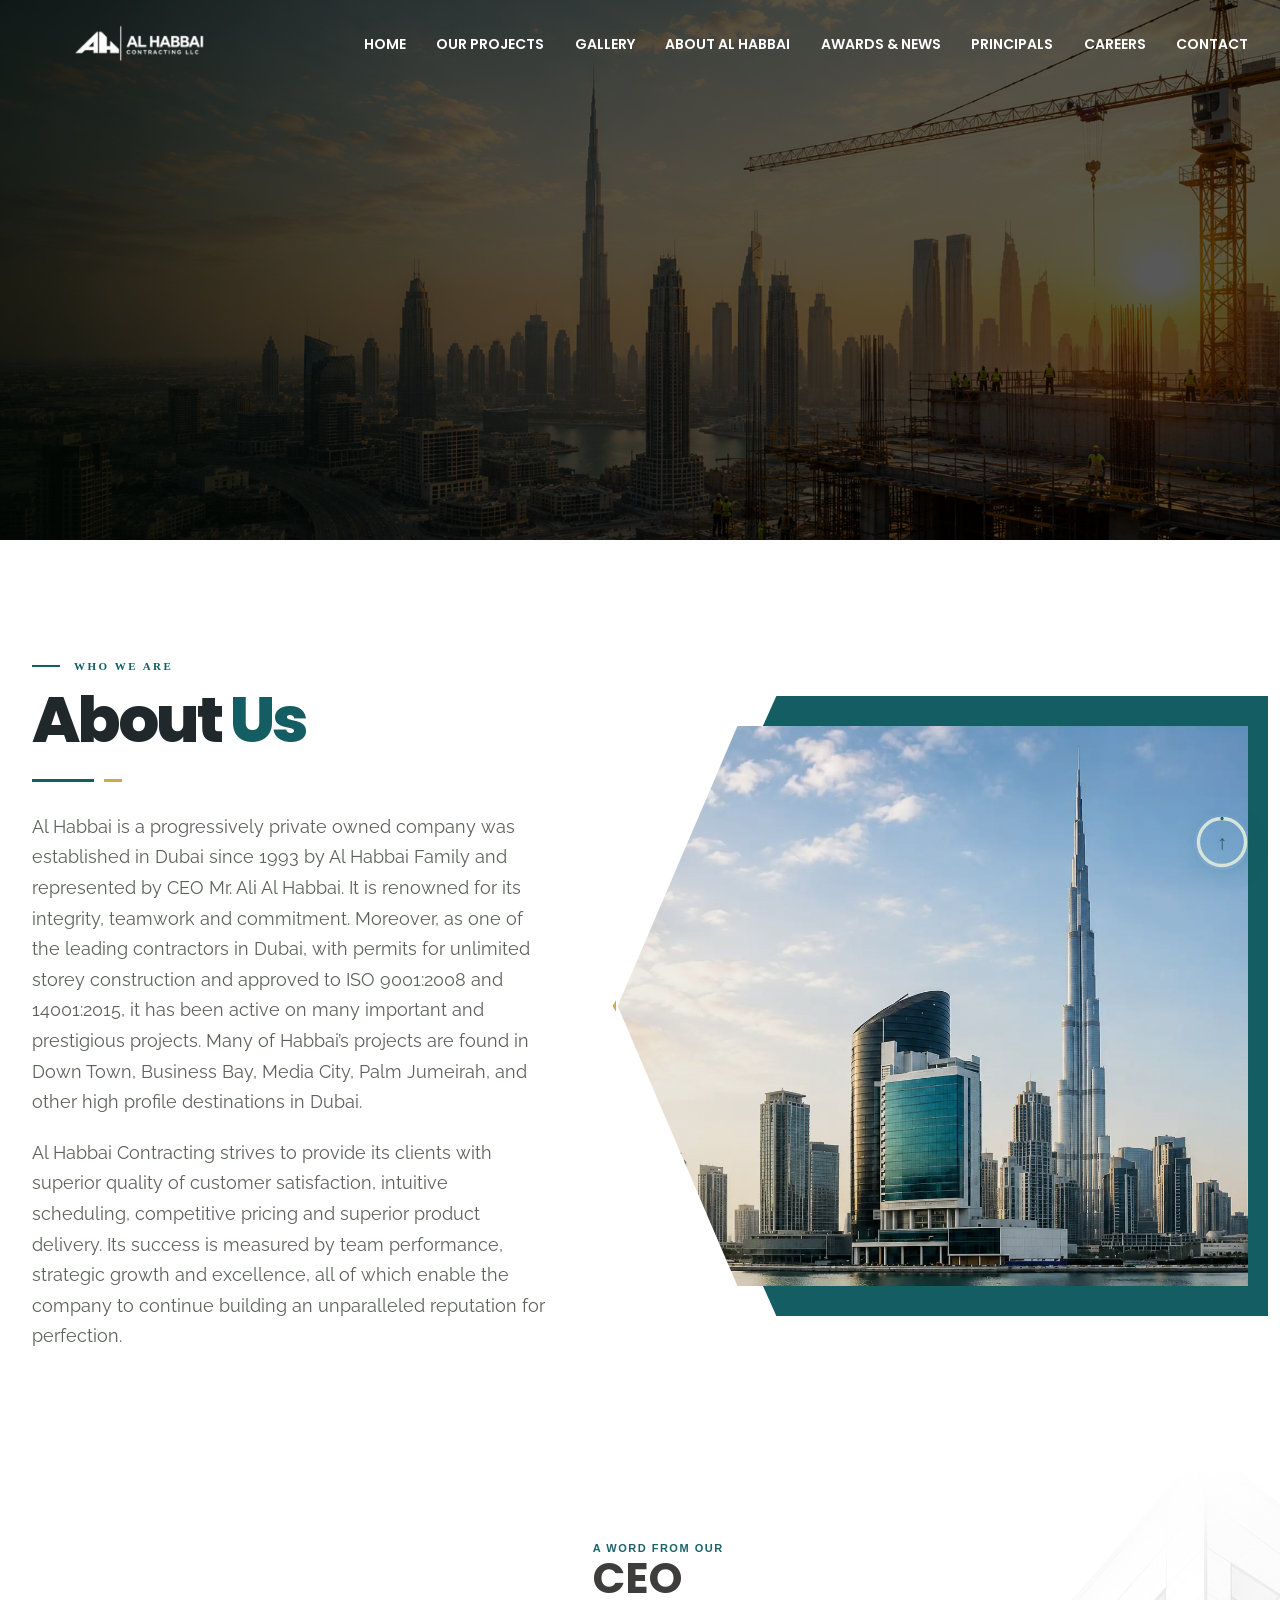
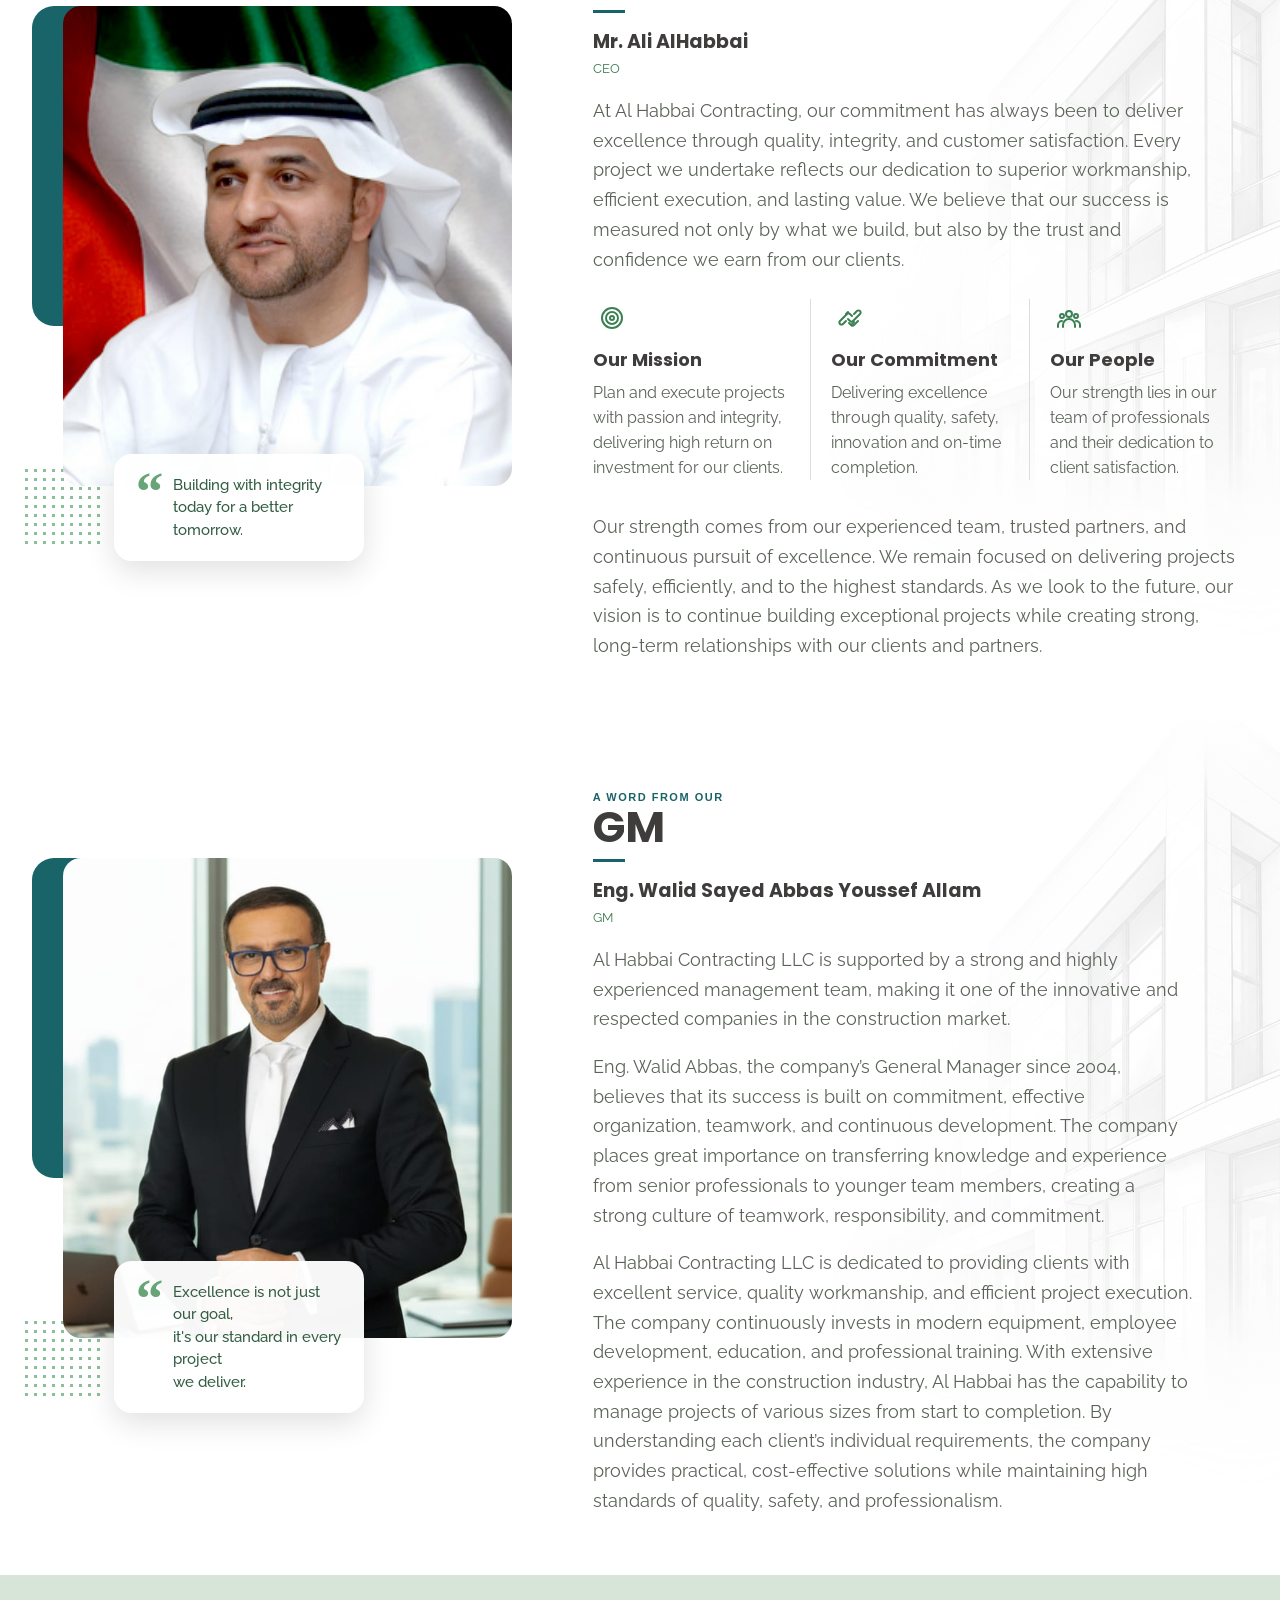
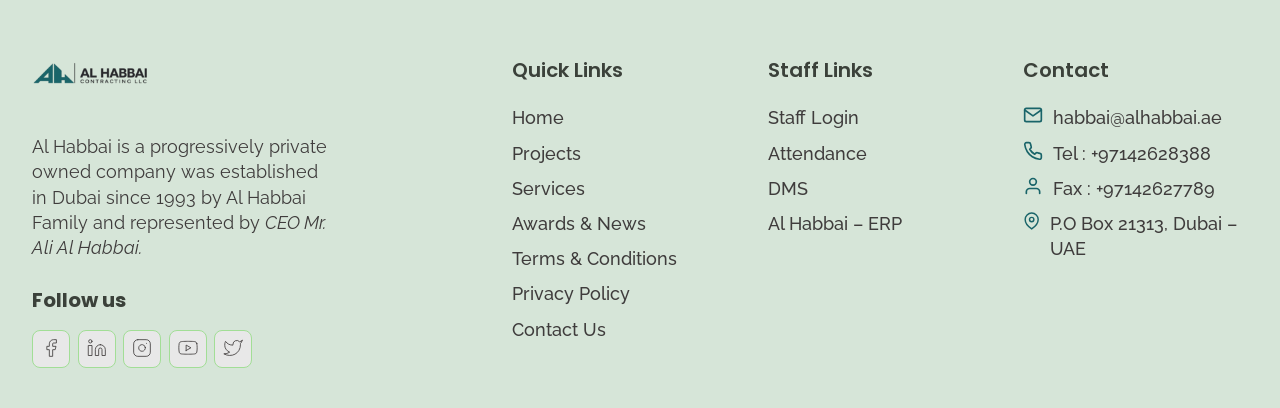
==== commit a91c1a93: "file add" ====
--- a/about.html
+++ b/about.html
@@ -48,6 +48,7 @@
               <ul>
                 <li><a href="index.html">HOME</a></li>
                 <li><a href="./projects.html">Our Projects</a></li>
+                <li><a href="./projects.html">Gallery</a></li>
                 <li><a href="./about.html">About Al Habbai</a></li>
                 <li><a href="./awardsNews.html">Awards & News</a></li>
                 <li><a href="./principals.html">Principals</a></li>
@@ -89,7 +90,7 @@
             <span class="about-label">WHO WE ARE</span>
             <h2 class="about-title">About <span>Us</span></h2>
             <div class="about-line"></div>
-            <p class="about-description">
+            <p class="about-description" data-aos="fade-up">
               Al Habbai is a progressively private owned company was established
               in Dubai since 1993 by Al Habbai Family and represented by CEO Mr.
               Ali Al Habbai. It is renowned for its integrity, teamwork and
@@ -100,7 +101,7 @@
               Town, Business Bay, Media City, Palm Jumeirah, and other high
               profile destinations in Dubai.
             </p>
-           <p class="about-description">
+           <p class="about-description" data-aos="fade-up">
               Al Habbai Contracting strives to provide its clients with superior
               quality of customer satisfaction, intuitive scheduling,
               competitive pricing and superior product delivery. Its success is
--- a/assets/css/global.css
+++ b/assets/css/global.css
@@ -4,7 +4,7 @@
 	scroll-behavior: smooth;
 }
 body {
-	background-color: var(--lightGreen-2);
+	/* background-color: var(--lightGreen-2); */
 	overflow-x: hidden;
 }
 
@@ -29,14 +29,14 @@
 	max-width: 1280px;
 	width: 95%;
 	margin: 0 auto;
+	/* --lightGreen-2: #f5fcf4; */
+	/* --lightGreen-2: #fafff9; */
+	/* --lightGreen-2: #fbfefb; */
 }
 :root {
 	--green-1: #196469;
 	--green-2: #a2de96;
 	--lightGreen-1: #d6e5d8;
-	/* --lightGreen-2: #f5fcf4; */
-	/* --lightGreen-2: #fafff9; */
-	/* --lightGreen-2: #fbfefb; */
 	--black-1: #3b413a;
 	--black-2: #3f3c3c;
 	--black-3: #5b6359;
--- a/assets/css/components.css
+++ b/assets/css/components.css
@@ -149,7 +149,7 @@
    MOBILE
 =========================== */
 
-@media (max-width: 1100px) {
+@media (max-width: 1192px) {
   nav img {
     width: 180px;
   }
--- a/assets/css/about.css
+++ b/assets/css/about.css
@@ -19,7 +19,7 @@
 .about-section {
   width: 100%;
   padding: 120px 0;
-  background: #f8faf8;
+  background: #fff;
   overflow: hidden;
 }
 
@@ -901,6 +901,18 @@
   }
 }
 
+@media (max-width: 770px){
+  .ceo-image-bg{
+    display: none;
+  }
+}
+
+@media (max-width: 665px){
+  .ceo-image-bg{
+    display: block;
+  }
+}
+
 /* =================================================
    MOBILE
    481px - 600px
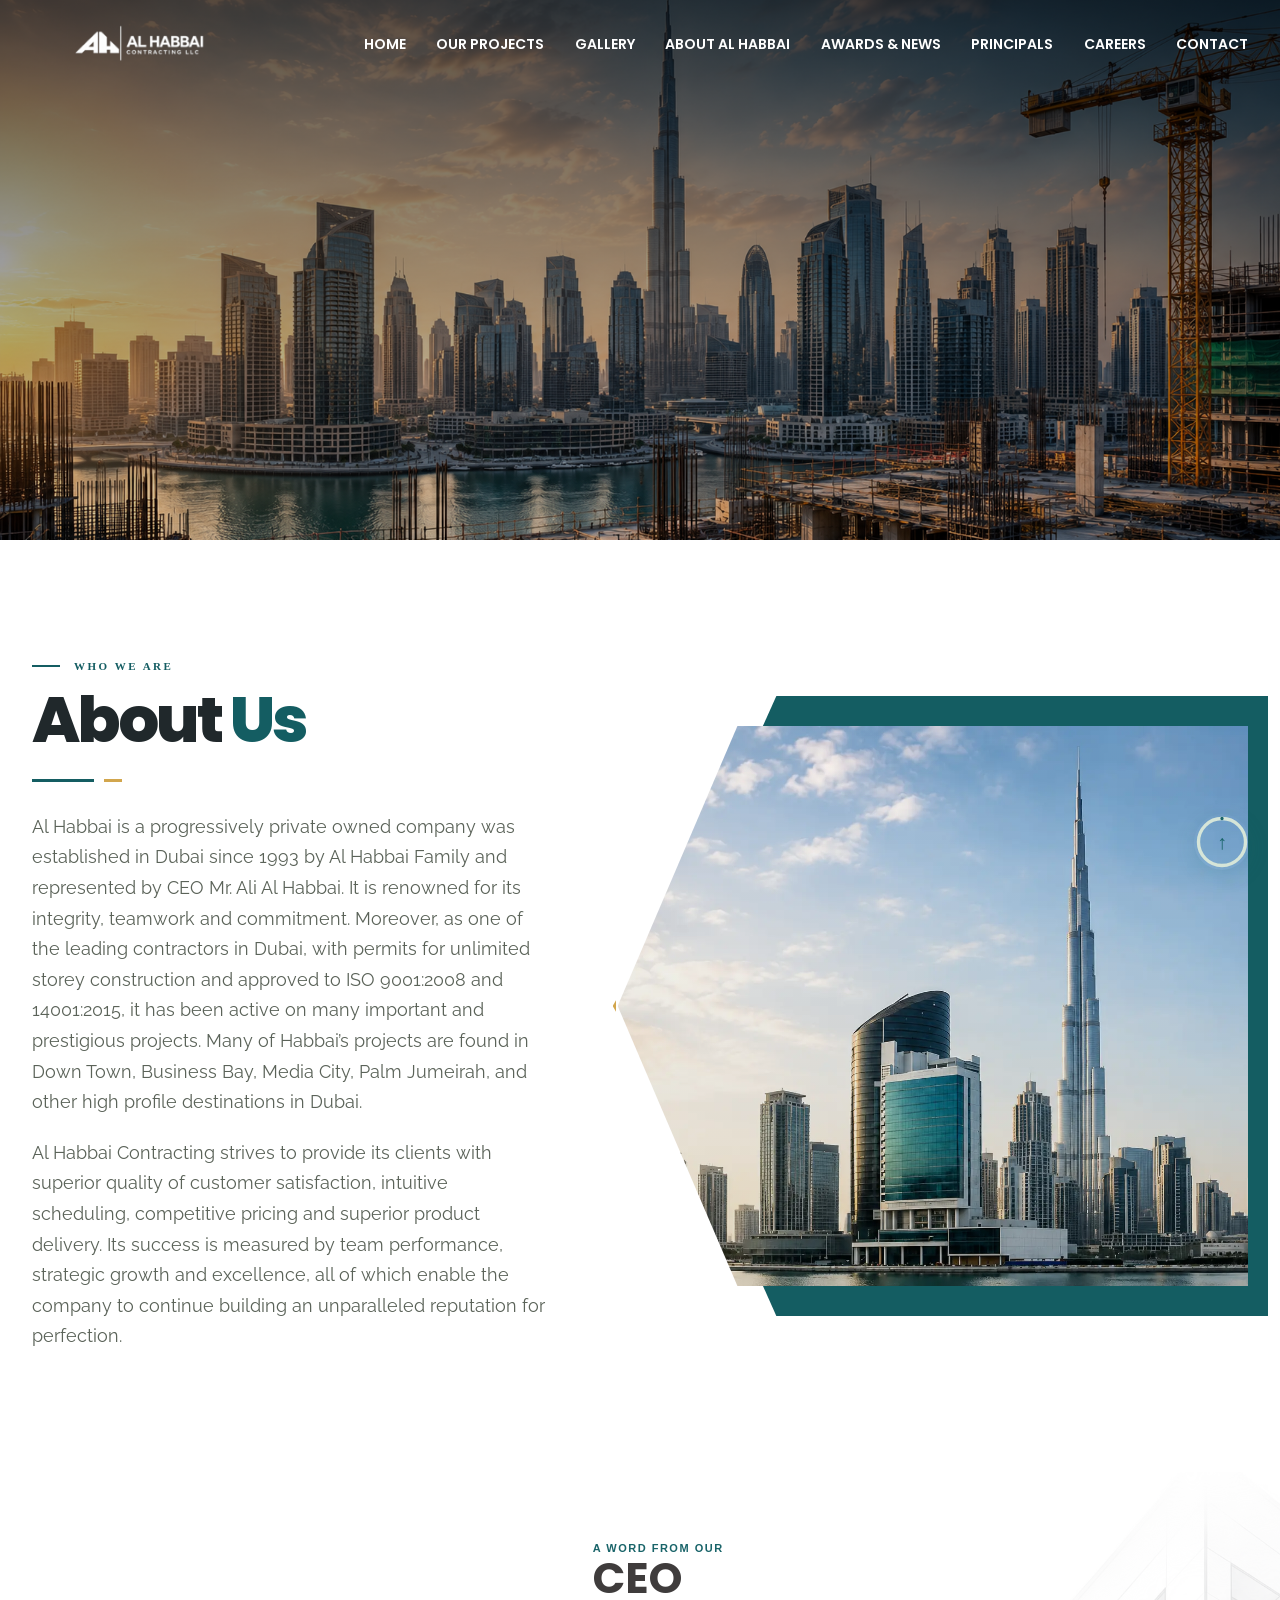
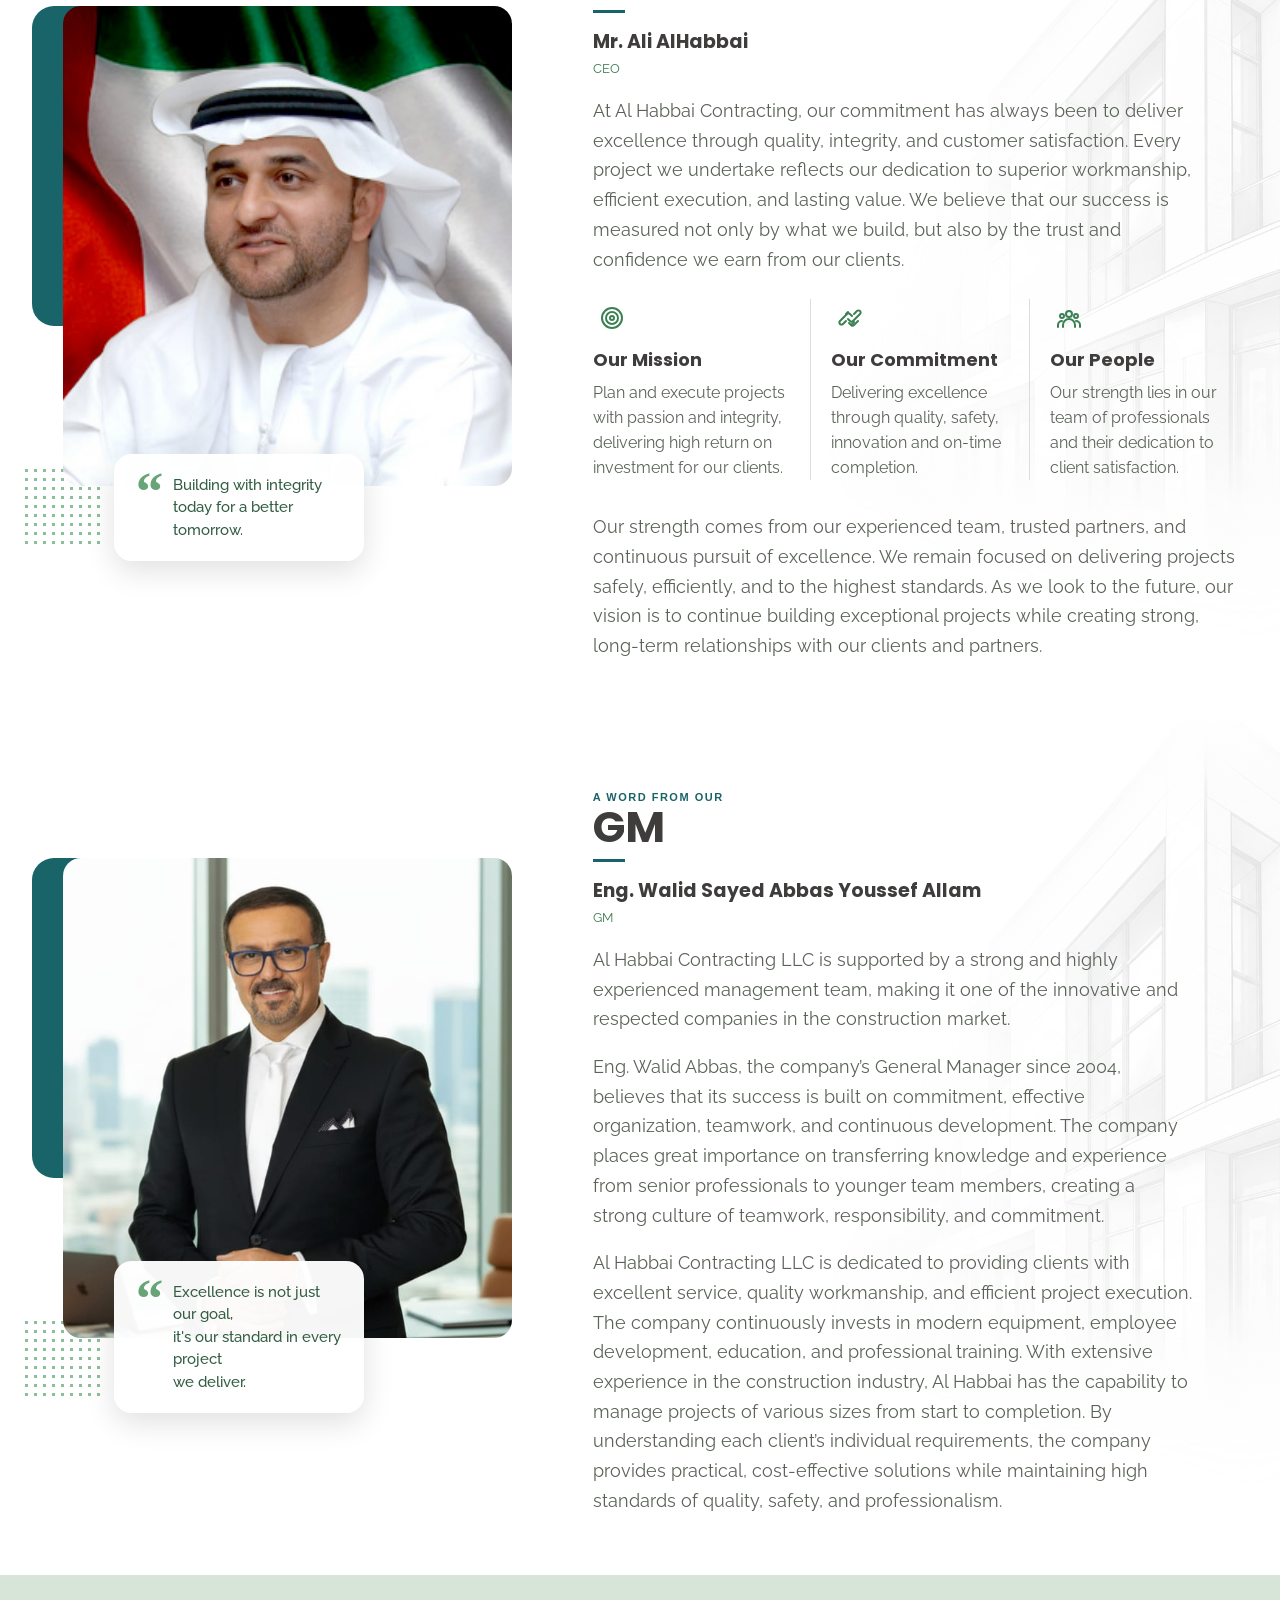
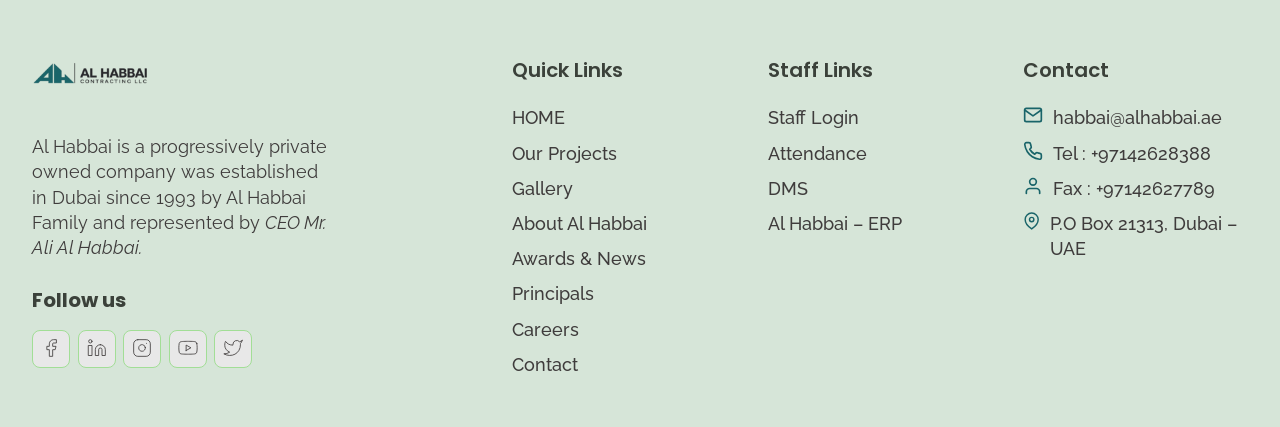
==== commit 3c0fddb9: "file add" ====
--- a/about.html
+++ b/about.html
@@ -46,9 +46,9 @@
               </svg>
 
               <ul>
-                <li><a href="index.html">HOME</a></li>
+               <li><a href="index.html">HOME</a></li>
                 <li><a href="./projects.html">Our Projects</a></li>
-                <li><a href="./projects.html">Gallery</a></li>
+                <li><a href="./gallery.html">Gallery</a></li>
                 <li><a href="./about.html">About Al Habbai</a></li>
                 <li><a href="./awardsNews.html">Awards & News</a></li>
                 <li><a href="./principals.html">Principals</a></li>
@@ -514,27 +514,14 @@
           <div class="footer__col2">
             <h3 class="footer__text__title">Quick Links</h3>
             <ol class="footer__text">
-              <li>
-                <a href="./about.html">Home</a>
-              </li>
-              <li>
-                <a href="./about.html"> Projects</a>
-              </li>
-              <li>
-                <a href="./about.html"> Services </a>
-              </li>
-              <li>
-                <a href="./about.html">Awards & News</a>
-              </li>
-              <li>
-                <a href="./about.html">Terms & Conditions</a>
-              </li>
-              <li>
-                <a href="./about.html">Privacy Policy</a>
-              </li>
-              <li>
-                <a href="./contact.html">Contact Us</a>
-              </li>
+             <li><a href="index.html">HOME</a></li>
+              <li><a href="./projects.html">Our Projects</a></li>
+              <li><a href="./gallery.html">Gallery</a></li>
+              <li><a href="./about.html">About Al Habbai</a></li>
+              <li><a href="./awardsNews.html">Awards & News</a></li>
+              <li><a href="./principals.html">Principals</a></li>
+              <li><a href="./careers.html">Careers</a></li>
+              <li><a href="./contact.html">Contact</a></li>
             </ol>
           </div>
           <div class="footer__col3">
--- a/assets/css/about.css
+++ b/assets/css/about.css
@@ -1,7 +1,7 @@
 .about__bg {
   background-image:
-    linear-gradient(rgba(0, 0, 0, 0.65), rgba(0, 0, 0, 0.65)),
-    url("../images/hero3.png");
+    linear-gradient(rgba(0, 0, 0, 0.65), rgba(0, 0, 0, 0.1)),
+    url("../images/hero2.png");
   width: 100%;
   height: 60vh;
   background-repeat: no-repeat;
@@ -9,9 +9,6 @@
   background-position: center;
 }
 
-/* =========================================================
-   ABOUT SECTION
-========================================================= */
 /* =========================================================
    ABOUT SECTION
 ========================================================= */
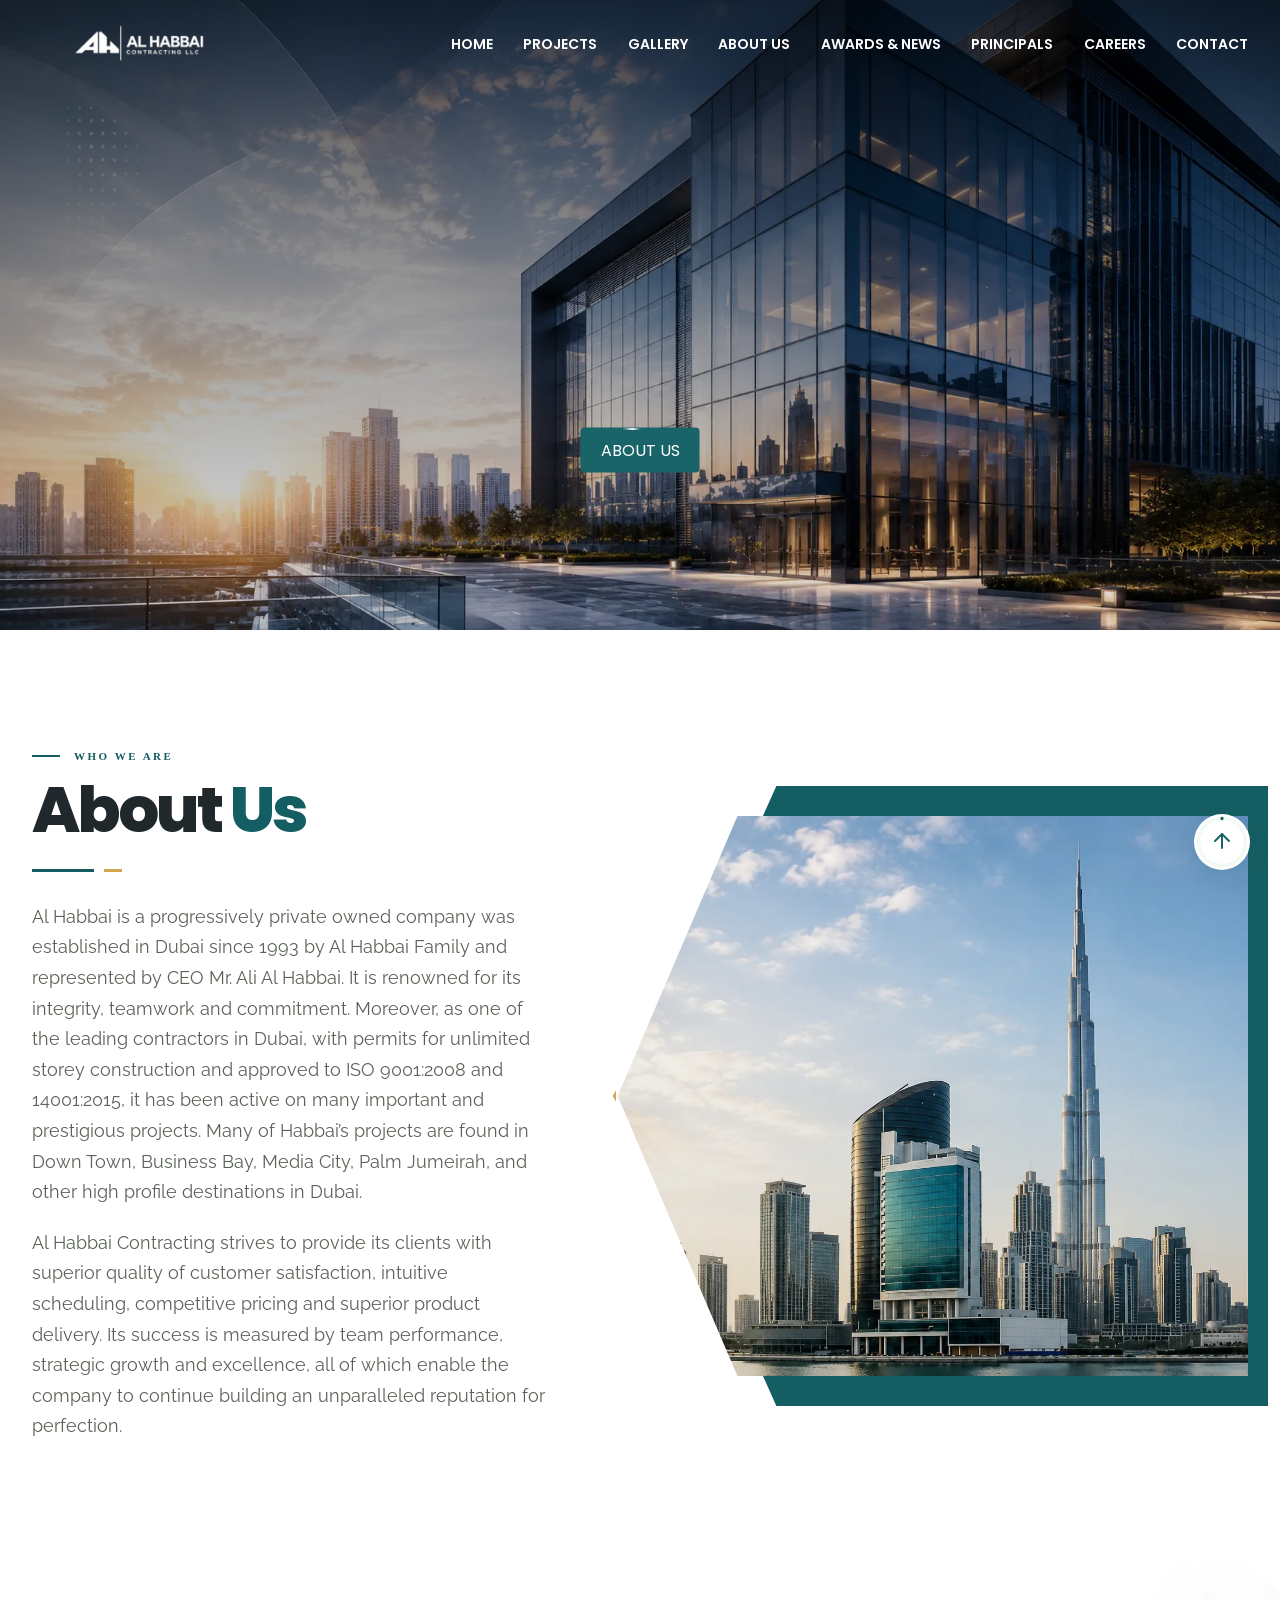
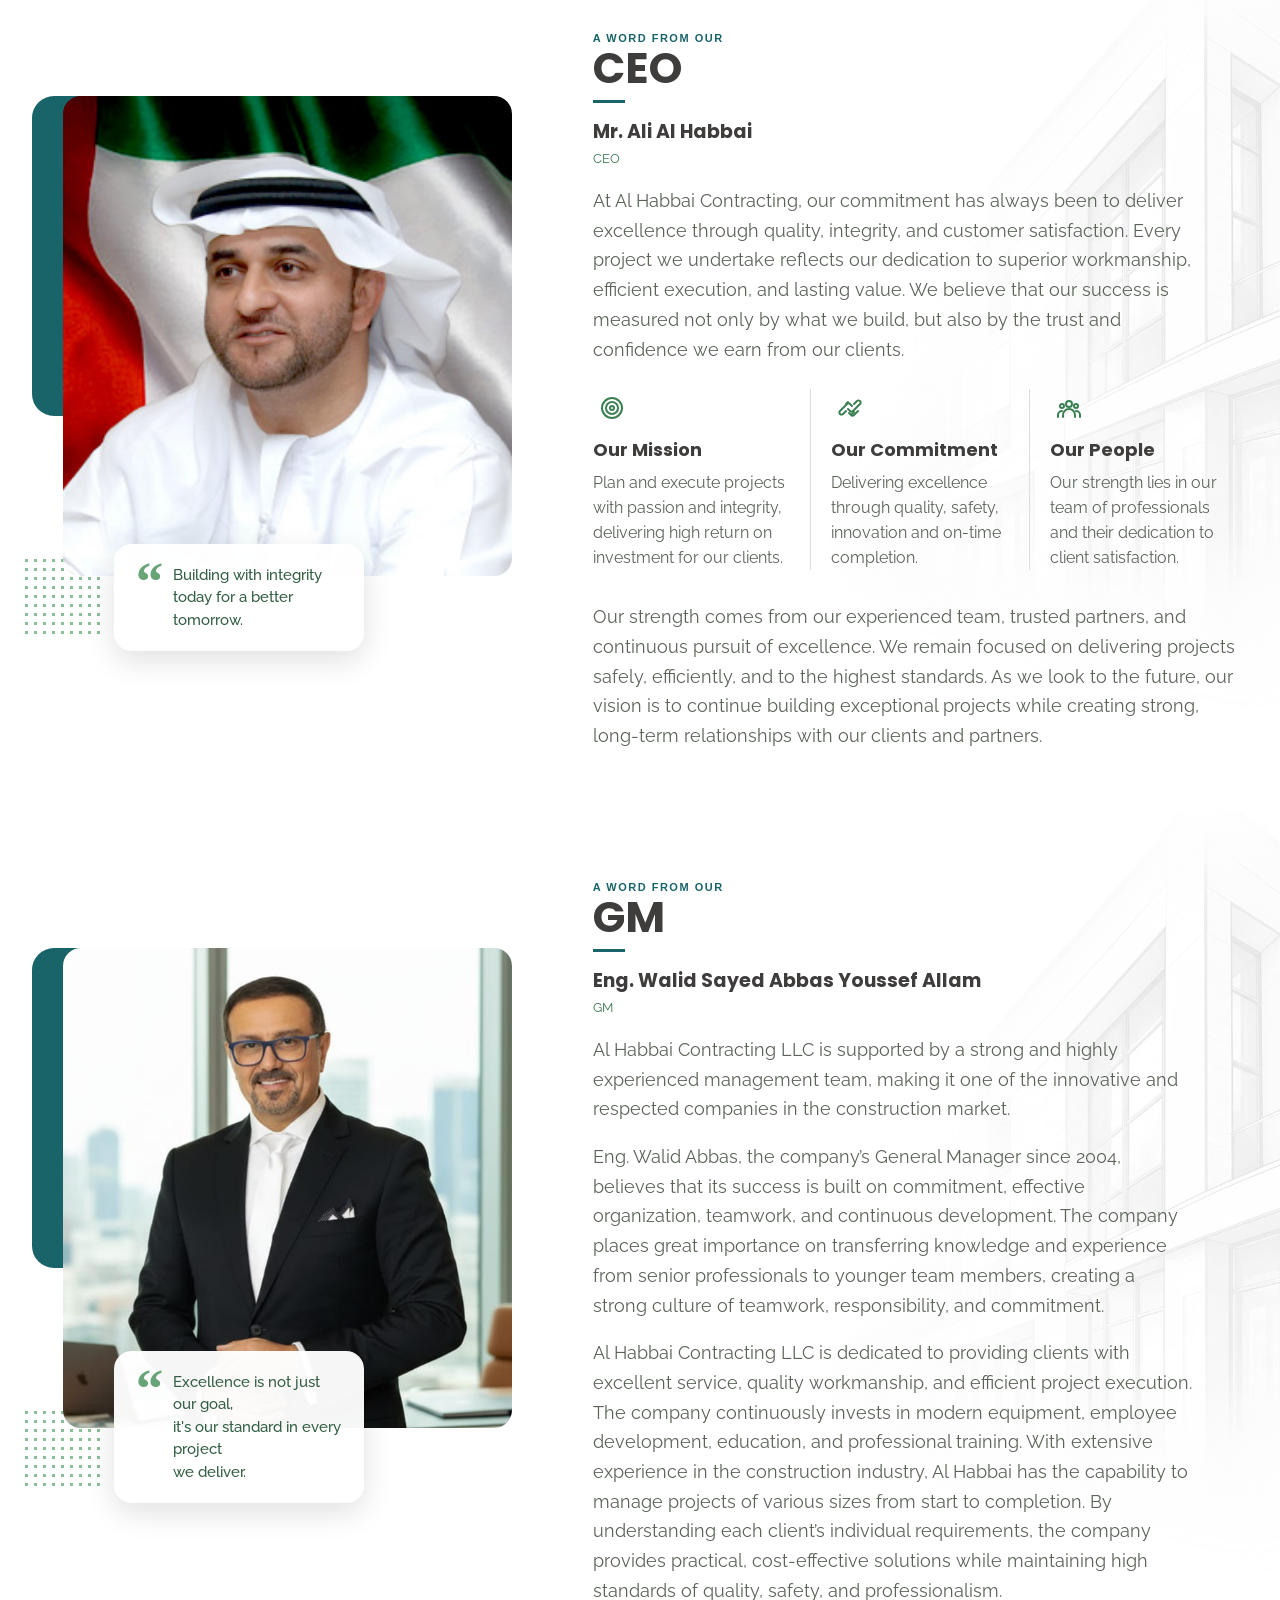
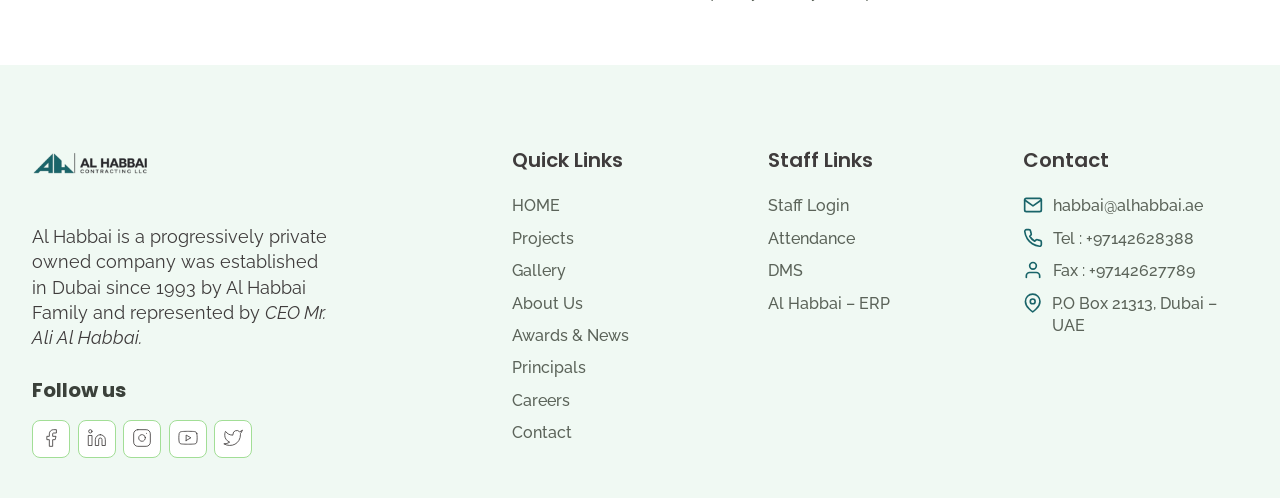
==== commit 3c7dbb19: "minified css and js add" ====
--- a/about.html
+++ b/about.html
@@ -4,16 +4,16 @@
     <meta charset="UTF-8" />
     <meta name="viewport" content="width=device-width, initial-scale=1.0" />
     <title>Document</title>
-    <link rel="stylesheet" href="./assets/css/global.css" />
-    <link rel="stylesheet" href="./assets/css/components.css" />
-    <link rel="stylesheet" href="./assets/css/about.css" />
+    <link rel="stylesheet" href="./assets/css/global.min.css" />
+    <link rel="stylesheet" href="./assets/css/components.min.css" />
+    <link rel="stylesheet" href="./assets/css/about.min.css" />
     <!-- aos library css  -->
     <link rel="stylesheet" href="https://unpkg.com/aos@next/dist/aos.css" />
 
     <!-- aos script -->
     <script src="https://unpkg.com/aos@next/dist/aos.js" defer></script>
 
-    <script src="./assets/js/main.js" defer></script>
+    <script src="./assets/js/main.min.js" defer></script>
   </head>
   <body>
     <!-- Nav -->
@@ -47,9 +47,9 @@
 
               <ul>
                <li><a href="index.html">HOME</a></li>
-                <li><a href="./projects.html">Our Projects</a></li>
+                <li><a href="./projects.html">Projects</a></li>
                 <li><a href="./gallery.html">Gallery</a></li>
-                <li><a href="./about.html">About Al Habbai</a></li>
+                <li><a href="./about.html">About Us</a></li>
                 <li><a href="./awardsNews.html">Awards & News</a></li>
                 <li><a href="./principals.html">Principals</a></li>
                 <li><a href="./careers.html">Careers</a></li>
@@ -78,11 +78,16 @@
           </nav>
         </div>
       </div>
+      <div class="explore__btn__wrapper">
+        <a href="#about_link" class="explore__btn"
+          >About Us</a
+        >
+      </div>
     </header>
     <!-- Nav End -->
 
     <!-- about info -->
-    <section class="about-section">
+    <section id="about_link" class="about-section">
       <div class="container">
         <div class="about-container">
           <!-- LEFT CONTENT -->
@@ -157,7 +162,7 @@
             </div>
 
             <div class="ceo-name" data-aos="fade-down">
-              <h3>Mr. Ali AlHabbai</h3>
+              <h3>Mr. Ali Al Habbai</h3>
               <p>CEO</p>
             </div>
 
@@ -378,7 +383,9 @@
         />
       </svg>
 
-      <span class="scroll-arrow">↑</span>
+      <span class="scroll-arrow">
+        <svg xmlns="http://www.w3.org/2000/svg" width="24" height="30" viewBox="0 0 24 24" fill="none" stroke="currentColor" stroke-width="2" stroke-linecap="round" stroke-linejoin="round"><line x1="12" y1="19" x2="12" y2="5"/><polyline points="5 12 12 5 19 12"/></svg>
+      </span>
     </button>
 
     <!-- Footer Section -->
@@ -515,9 +522,9 @@
             <h3 class="footer__text__title">Quick Links</h3>
             <ol class="footer__text">
              <li><a href="index.html">HOME</a></li>
-              <li><a href="./projects.html">Our Projects</a></li>
+              <li><a href="./projects.html">Projects</a></li>
               <li><a href="./gallery.html">Gallery</a></li>
-              <li><a href="./about.html">About Al Habbai</a></li>
+              <li><a href="./about.html">About Us</a></li>
               <li><a href="./awardsNews.html">Awards & News</a></li>
               <li><a href="./principals.html">Principals</a></li>
               <li><a href="./careers.html">Careers</a></li>
--- a/assets/css/global.min.css
+++ b/assets/css/global.min.css
@@ -0,0 +1 @@
+@import url(https://fonts.googleapis.com/css2?family=Poppins:wght@500;600&family=Raleway:wght@400;500;600&display=swap);html{font-size:10px;scroll-behavior:smooth}body{overflow-x:hidden}*,*::before,*::after{padding:0;margin:0;box-sizing:border-box}section{padding:50px 0}@media only screen and (max-width:767px){section{padding:20px 0}}.container{max-width:1280px;width:95%;margin:0 auto}:root{--green-1:#196469;--green-2:#a2de96;--lightGreen-1:#F0F9F3;--black-1:#3b413a;--black-2:#3f3c3c;--black-3:#5b6359;--white-1:#e8e8e8}img{width:100%;height:100%}h1,h2,h3,h4{font-family:Poppins}p{font-family:Raleway;font-weight:400;line-height:1.4em;font-size:1.8rem}a{display:inline-block;text-decoration:none}ol,ul{list-style:none}.explore__btn__wrapper{position:absolute;top:50%;left:50%;transform:translate(-50%,-50%)}.explore__btn{position:relative;display:inline-flex;align-items:center;justify-content:center;padding:1rem 2rem;background:var(--green-1);color:#fff;text-decoration:none;font-size:1.6rem;font-family:Poppins;border-radius:4px;overflow:hidden;isolation:isolate;transition:0.3s;text-transform:uppercase}.explore__btn:hover{transform:translateY(-3px)}.explore__btn::before{content:"";position:absolute;inset:-8000%;background:conic-gradient(from 0deg,transparent 0deg,transparent 320deg,#fff 340deg,transparent 360deg);animation:rotateBorder 4s linear infinite;will-change:transform;transform:translateZ(0)}.explore__btn::after{content:"";position:absolute;inset:2px;background:var(--green-1);border-radius:2px}.explore__btn{z-index:1}.explore__btn::before{z-index:-2}.explore__btn::after{z-index:-1}@keyframes rotateBorder{from{transform:rotate(0deg)}to{transform:rotate(360deg)}}
--- a/assets/css/components.min.css
+++ b/assets/css/components.min.css
@@ -0,0 +1 @@
+.header{position:relative;width:100%;height:100vh;overflow:hidden}.hero-video{position:absolute;inset:0;width:100%;height:100%;object-fit:cover}.nav__menu__wrapper{position:fixed;top:0;left:0;width:100%;z-index:1000;background:#fff0;transition:background 0.35s ease,box-shadow 0.35s ease,backdrop-filter 0.35s ease}nav{display:flex;justify-content:space-between;align-items:center;height:90px;transition:all 0.35s ease}nav img{width:220px;margin-top:13px;transition:all 0.35s ease}nav svg{display:none}.nav-links{flex:1;text-align:right}.nav-links ul{padding:0}.nav-links ul li{display:inline-block;list-style:none;margin-left:28px;position:relative}.nav-links ul li a{text-decoration:none;color:#fff;font-size:1.4rem;font-weight:600;text-transform:uppercase;transition:color 0.3s ease;font-family:Poppins}.nav-links ul li a:hover{color:var(--green-1)}.nav__menu__wrapper.scrolled{background:rgb(255 255 255 / .95);backdrop-filter:blur(12px);-webkit-backdrop-filter:blur(12px);box-shadow:0 8px 25px rgb(0 0 0 / .08)}.nav__menu__wrapper.scrolled nav{height:72px}.nav__menu__wrapper.scrolled img{width:190px;margin-top:6px}.nav__menu__wrapper.scrolled .nav-links ul{margin-top:0}.nav__menu__wrapper.scrolled .nav-links ul li a{color:var(--black-1);font-family:Poppins}.nav__menu__wrapper.scrolled nav svg{color:var(--black-1)}.nav-links ul li::after{content:"";width:0%;height:2px;background-color:var(--green-1);display:block;margin:auto;transition:0.4s}.nav-links ul li:hover::after{width:100%}nav svg{display:none;color:#fff;cursor:pointer}@media (max-width:1192px){nav img{width:180px}nav svg{display:block;z-index:9999}.nav-links{position:fixed;top:0;right:-100%;width:200px;height:100vh;background:var(--lightGreen-1);text-align:left;transition:0.4s;z-index:10000;padding-top:80px;transition:0.4s ease}.nav-links.active{right:0}.nav-links ul{padding-left:30px}.nav-links ul li{display:block;margin:22px 0}.nav-links ul li a{color:var(--black-3)!important;font-size:1.6rem}.nav-links svg{color:#222;position:absolute;top:20px;right:20px}}@media (max-width:768px){.header{height:100vh}nav{padding:15px 0}nav img{width:150px}nav svg{display:block;position:absolute;top:23px;right:20px;cursor:pointer}}.btn{color:var(--green-1);font-family:Poppins;font-weight:500;border-radius:8px;font-size:1.4rem;padding:.7rem 2rem}.primary-btn{color:var(--white-1);background:var(--green-1)}.secondary-btn{background-color:var(--white-1)}@media only screen and (min-width:700px){.btn{padding:.8rem 2rem;font-size:2rem}}.page__title__text{font-size:3.6rem;color:var(--black-1)}.page__title__text__space{margin-bottom:60px}.page__title__text__space__sm{margin-bottom:10px}@media (max-width:767px){.page__title__text{font-size:2.2rem}.page__title__text__space{margin-bottom:30px}.page__title__text__space__sm{margin-bottom:5px}}.scroll-top{position:fixed;right:30px;bottom:30px;width:56px;height:56px;border:none;border-radius:50%;background:#fff;color:var(--green-1);display:flex;align-items:center;justify-content:center;cursor:pointer;z-index:9999;padding:0;box-shadow:0 6px 20px rgb(25 100 105 / .15);transition:transform 0.3s ease,box-shadow 0.3s ease}.progress-ring{position:absolute;inset:0;width:100%;height:100%;transform:rotate(-90deg)}.progress-ring-bg{fill:none;stroke:var(--lightGreen-1);stroke-width:3}.progress-ring-progress{fill:none;stroke:var(--green-1);stroke-width:3;stroke-linecap:round;stroke-dasharray:131.95;stroke-dashoffset:131.95;transition:stroke-dashoffset 0.1s linear}.scroll-arrow{position:relative;z-index:2;color:var(--green-1);line-height:1;transition:transform 0.3s ease}.scroll-top:hover{transform:translateY(-4px);box-shadow:0 10px 25px rgb(25 100 105 / .22)}.scroll-top:hover .scroll-arrow{transform:translateY(-2px)}@media (max-width:900px){.scroll-top{width:50px;height:50px;right:20px;bottom:20px}.scroll-arrow{font-size:18px}}footer{background:var(--lightGreen-1);padding-top:5rem;padding-bottom:2rem}.footer__wrapper{display:flex;flex-direction:column;gap:3rem}.footer__logo{max-width:160px;margin-left:-20px;margin-top:-30px}.footer__logo{width:100%}.footer__desc{font-size:1.4rem;color:var(--black-2);margin-bottom:2rem}.footer__socials__title{font-size:1.8rem;color:var(--black-1);margin-bottom:1rem}.footer__socials li{display:inline-block;margin-right:.5rem}.footer__socials a{padding:.5rem .8rem;background-color:#fff;border:1px solid var(--green-2);border-radius:8px}.footer__socials svg{width:20px;color:var(--black-2)}.footer__text__title{font-size:1.8rem;margin-bottom:1rem;color:var(--black-2);font-weight:600}.footer__text a{font-size:1.4rem;margin-bottom:.5rem;color:var(--black-3);font-family:Raleway;font-weight:500;line-height:1.4em;transition:all 0.3s ease-in}.footer__text li:hover a{color:var(--green-1);text-decoration:underline;transform:translateY(-2px)}.footer__img__info_wrapper{display:flex;gap:10px;align-items:start}.footer__img__info_wrapper svg{color:var(--green-1)}@media only screen and (min-width:768px){footer{padding-top:8rem;padding-bottom:4rem}.footer__wrapper{flex-direction:row}.footer__col1{flex:4}.footer__col2,.footer__col3,.footer__col4{flex:2}.footer__desc{max-width:300px;font-size:1.8rem;margin-bottom:2.5rem}.footer__socials__title{font-size:2rem;margin-bottom:1.5rem}.footer__text__title{font-size:2rem;margin-bottom:2rem}.footer__text a{font-size:1.6rem;margin-bottom:1rem}}
--- a/assets/css/about.min.css
+++ b/assets/css/about.min.css
@@ -0,0 +1 @@
+.about__bg{background-image:linear-gradient(rgb(0 0 0 / .65),rgb(0 0 0 / .1)),url(../images/about_bg_cover.webp);width:100%;height:70vh;background-repeat:no-repeat;background-size:cover;background-position:bottom center}.about-section{width:100%;padding:120px 0;background:#fff;overflow:hidden}.about-container{display:grid;grid-template-columns:0.9fr 1.1fr;align-items:center;gap:70px}.about-content{position:relative;z-index:5;max-width:560px}.about-label{position:relative;display:inline-block;padding-left:42px;margin-bottom:18px;color:#145d62;font-size:11px;font-weight:700;letter-spacing:2.5px;text-transform:uppercase}.about-label::before{content:"";position:absolute;left:0;top:50%;width:28px;height:2px;background:#145d62;transform:translateY(-50%)}.about-title{margin:0;color:#20282b;font-size:clamp(52px, 5vw, 72px);line-height:.95;letter-spacing:-3px;font-weight:750}.about-title span{color:#145d62}.about-line{position:relative;width:62px;height:3px;margin:28px 0 30px;background:#145d62}.about-line::after{content:"";position:absolute;left:72px;top:0;width:18px;height:3px;background:#d2a64d}.about-content p{max-width:540px;margin:0 0 20px;color:var(--black-3);font-size:1.8rem;line-height:1.7;font-weight:400}.about-content p:last-child{margin-bottom:0}.about-image-wrapper{position:relative;min-width:0;height:620px;display:flex;align-items:center;isolation:isolate}.about-image-wrapper::before{content:"";position:absolute;top:0;left:20px;width:100%;height:100%;background:#145d62;clip-path:polygon(22% 0,100% 0,100% 100%,22% 100%,0 50%);z-index:-2}.about-image-wrapper::after{content:"";position:absolute;left:-5px;top:70px;width:100%;height:480px;border:3px solid #d2a64d;clip-path:polygon(22% 0,100% 0,100% 100%,22% 100%,0 50%);z-index:-1}.about-image{position:relative;width:100%;height:560px;overflow:hidden;clip-path:polygon(19% 0,100% 0,100% 100%,19% 100%,0 50%);background:#dfe9e7;z-index:2}.about-image img{width:100%;height:100%;display:block;object-fit:cover;object-position:center center;transition:transform 0.8s ease}.about-image:hover img{transform:scale(1.05)}.about-image::after{content:"";position:absolute;inset:0;background:linear-gradient(180deg,rgb(0 30 35 / .02),rgb(0 30 35 / .12));pointer-events:none}.about-image-wrapper{--gold:#d2a64d}@media (min-width:1400px){.about-section{padding:150px 0}.about-container{grid-template-columns:0.85fr 1.15fr;gap:90px}.about-image-wrapper{height:680px}.about-image{height:620px}}@media (max-width:1100px){.about-section{padding:90px 0}.about-container{grid-template-columns:0.9fr 1.1fr;gap:45px}.about-title{font-size:56px}.about-content p{font-size:1.6rem;line-height:1.8}.about-image-wrapper{height:550px}.about-image{height:500px}.about-image-wrapper::after{top:55px;height:420px}}@media (max-width:900px){.about-section{padding:85px 0}.about-container{grid-template-columns:1fr;gap:65px}.about-content{max-width:750px}.about-content p{max-width:700px;font-size:1.6rem}.about-image-wrapper{width:100%;max-width:760px;height:560px;margin:0 auto}.about-image{height:510px}}@media (max-width:600px){.about-section{padding:70px 0}.about-container{gap:50px}.about-label{padding-left:36px;margin-bottom:15px;font-size:10px;letter-spacing:2px}.about-label::before{width:24px}.about-title{font-size:46px;letter-spacing:-2px}.about-line{width:50px;margin:23px 0 25px}.about-line::after{left:60px;width:15px}.about-content p{font-size:1.4rem;line-height:1.8;margin-bottom:18px}.about-image-wrapper{height:420px;width:calc(100% + 10px);margin-left:-5px}.about-image-wrapper::before{left:10px;clip-path:polygon(18% 0,100% 0,100% 100%,18% 100%,0 50%)}.about-image-wrapper::after{left:-2px;top:45px;height:320px;border-width:2px;clip-path:polygon(18% 0,100% 0,100% 100%,18% 100%,0 50%)}.about-image{height:380px;clip-path:polygon(16% 0,100% 0,100% 100%,16% 100%,0 50%)}.about-image img{object-position:center 55%}}@media (max-width:400px){.about-section{padding:60px 0}.about-title{font-size:42px}.about-content p{font-size:1.4rem}.about-image-wrapper{height:370px}.about-image{height:335px}.about-image-wrapper::after{height:285px;top:40px}}.ceo-section{position:relative;width:100%;overflow:hidden;padding:70px 0 60px;font-family:Arial,Helvetica,sans-serif}.ceo-container{display:grid;grid-template-columns:minmax(0,42%) minmax(0,58%);align-items:center;position:relative;z-index:2}.ceo-image-wrapper{position:relative;width:100%;min-height:590px;display:flex;align-items:flex-start;justify-content:center}.ceo-image-bg{position:absolute;top:0;left:0;width:105px;height:320px;background-color:var(--green-1);border-radius:22px 22px 0 22px}.ceo-image{position:relative;z-index:2;width:88%;height:480px;object-fit:cover;object-position:center;border-radius:18px;display:block}.ceo-quote{position:absolute;z-index:4;left:16%;bottom:35px;width:250px;padding:20px 22px;background:rgb(255 255 255 / .96);border-radius:18px;box-shadow:0 10px 30px rgb(0 0 0 / .12);display:flex;gap:10px;align-items:flex-start}.quote-icon{font-family:Georgia,serif;font-size:55px;line-height:35px;color:#68a477;font-weight:700}.ceo-quote p{margin:0;color:#315d42;font-size:15px;line-height:1.5;font-weight:500}.ceo-dots{position:absolute;left:-10px;bottom:50px;width:80px;height:80px;background-image:radial-gradient(#8bbf9a 1.5px,transparent 1.5px);background-size:9px 9px;z-index:1}.ceo-content{padding-left:50px;position:relative;z-index:3}.ceo-heading span{display:block;color:var(--green-1);font-size:11px;letter-spacing:1.5px;font-weight:600;margin-bottom:3px}.ceo-heading h2{margin:0;color:var(--black-2);font-size:43px;line-height:1;font-weight:700}.heading-line{width:32px;height:3px;margin-top:10px;background-color:var(--green-1)}.ceo-name{margin-top:14px}.ceo-name h3{margin:0;color:var(--black-2);font-size:19px;font-weight:700}.ceo-name p{margin:4px 0 0;color:#3c7b50;font-size:13px}.ceo-description{max-width:600px;margin-top:18px;color:var(--black-3);font-size:1.8rem;line-height:1.65}.ceo-features{display:grid;grid-template-columns:repeat(3,1fr);margin-top:25px;border-top:0 solid #ddd}.ceo-feature{padding:0 20px;border-right:1px solid #ddd}.ceo-feature:first-child{padding-left:0}.ceo-feature:last-child{border-right:none}.feature-icon{width:38px;height:38px;display:flex;align-items:center;justify-content:center;color:#3b8052;font-size:25px;margin-bottom:9px}.ceo-feature h4{margin:0 0 8px;color:var(--black-2);font-size:1.8rem;font-weight:700}.ceo-feature p{margin:0;color:var(--black-3);font-size:1.6rem;line-height:1.55}.ceo-bottom-text{max-width:650px;margin-top:32px;color:var(--black-3);font-size:1.8rem;line-height:1.65}.ceo-building{position:absolute;right:-30px;top:-30px;width:800px;opacity:.25;z-index:1;pointer-events:none}.ceo-building img{width:100%;display:block}@media (max-width:1200px){.ceo-container{grid-template-columns:minmax(0,45%) minmax(0,55%)}.ceo-content{padding-left:35px}.ceo-image{width:90%;height:450px}.ceo-image-wrapper{min-height:550px}.ceo-quote{left:10%;width:235px;bottom:30px}.ceo-description{max-width:100%}.ceo-building{width:650px;right:-100px}}@media (max-width:1000px){.ceo-section{padding:60px 0 55px}.ceo-container{grid-template-columns:1fr;gap:50px}.ceo-image-wrapper{width:min(600px, 100%);min-height:520px;margin:0 auto}.ceo-image{width:85%;max-width:500px;height:460px}.ceo-image-bg{width:110px;height:300px}.ceo-quote{left:10%;bottom:25px;width:250px}.ceo-dots{left:0;bottom:35px}.ceo-content{width:100%;padding-left:0;padding-right:0}.ceo-description{max-width:800px}.ceo-building{width:550px;right:-120px;top:300px;opacity:.18}}@media (max-width:768px){.ceo-section{padding:50px 0}.ceo-container{gap:45px}.ceo-image-wrapper{min-height:470px;width:100%}.ceo-image{width:88%;height:420px}.ceo-image-bg{width:90px;height:270px;border-radius:18px 18px 0 18px}.ceo-quote{left:7%;bottom:15px;width:240px;padding:17px 18px}.quote-icon{font-size:48px;line-height:32px}.ceo-quote p{font-size:13px}.ceo-heading h2{font-size:40px}.ceo-name h3{font-size:18px}.ceo-description{font-size:1.6rem;line-height:1.7}.ceo-features{grid-template-columns:repeat(3,minmax(0,1fr));gap:0}.ceo-feature{padding:0 12px}.ceo-feature h4{font-size:1.4rem}.ceo-feature p{font-size:1.5rem}.ceo-bottom-text{font-size:1.6rem;line-height:1.65}.ceo-building{width:450px;right:-150px;top:400px;opacity:.12}}@media (max-width:770px){.ceo-image-bg{display:none}}@media (max-width:665px){.ceo-image-bg{display:block}}@media (max-width:600px){.ceo-section{padding:45px 0}.ceo-container{gap:40px}.ceo-image-wrapper{min-height:430px}.ceo-image{width:90%;height:380px;border-radius:16px}.ceo-image-bg{width:75px;height:245px}.ceo-quote{left:5%;bottom:10px;width:225px;padding:15px 16px;border-radius:15px}.quote-icon{font-size:45px;width:auto}.ceo-quote p{font-size:12px;line-height:1.45}.ceo-dots{width:65px;height:65px;background-size:8px 8px;left:0;bottom:25px}.ceo-heading span{font-size:10px}.ceo-heading h2{font-size:36px}.ceo-name h3{font-size:16px;line-height:1.4}.ceo-name p{font-size:12px}.ceo-description{font-size:1.5rem;line-height:1.7}.ceo-features{grid-template-columns:1fr;gap:20px;margin-top:25px}.ceo-feature,.ceo-feature:first-child,.ceo-feature:last-child{padding:0 0 20px;border-right:none;border-bottom:1px solid #ddd}.ceo-feature:last-child{border-bottom:none;padding-bottom:0}.feature-icon{width:35px;height:35px;font-size:22px}.ceo-feature h4{font-size:1.4rem}.ceo-feature p{font-size:1.4rem;line-height:1.6}.ceo-bottom-text{margin-top:25px;font-size:1.5rem;line-height:1.7}.ceo-building{width:350px;right:-160px;top:450px;opacity:.08}}@media (max-width:480px){.ceo-section{padding:35px 0 40px}.ceo-container{gap:35px}.ceo-image-wrapper{min-height:380px}.ceo-image{width:92%;height:330px;border-radius:14px}.ceo-image-bg{width:65px;height:210px;border-radius:15px 15px 0 15px}.ceo-quote{left:3%;bottom:5px;width:210px;padding:13px 14px;gap:7px;border-radius:14px}.quote-icon{font-size:40px;line-height:28px}.ceo-quote p{font-size:11px;line-height:1.4}.ceo-dots{width:55px;height:55px;bottom:15px;background-size:7px 7px}.ceo-heading span{font-size:9px;letter-spacing:1.2px}.ceo-heading h2{font-size:32px}.heading-line{width:28px;height:3px;margin-top:8px}.ceo-name{margin-top:12px}.ceo-name h3{font-size:15px;line-height:1.35}.ceo-name p{font-size:11px}.ceo-description{margin-top:15px;font-size:1.5rem;line-height:1.65}.ceo-features{margin-top:22px;gap:18px}.ceo-feature,.ceo-feature:first-child,.ceo-feature:last-child{padding-bottom:18px}.feature-icon{width:32px;height:32px;font-size:20px;margin-bottom:7px}.ceo-feature h4{font-size:12px;margin-bottom:6px}.ceo-feature p{font-size:1.5rem;line-height:1.55}.ceo-bottom-text{margin-top:22px;font-size:1.5rem;line-height:1.65}.ceo-building{display:none}}
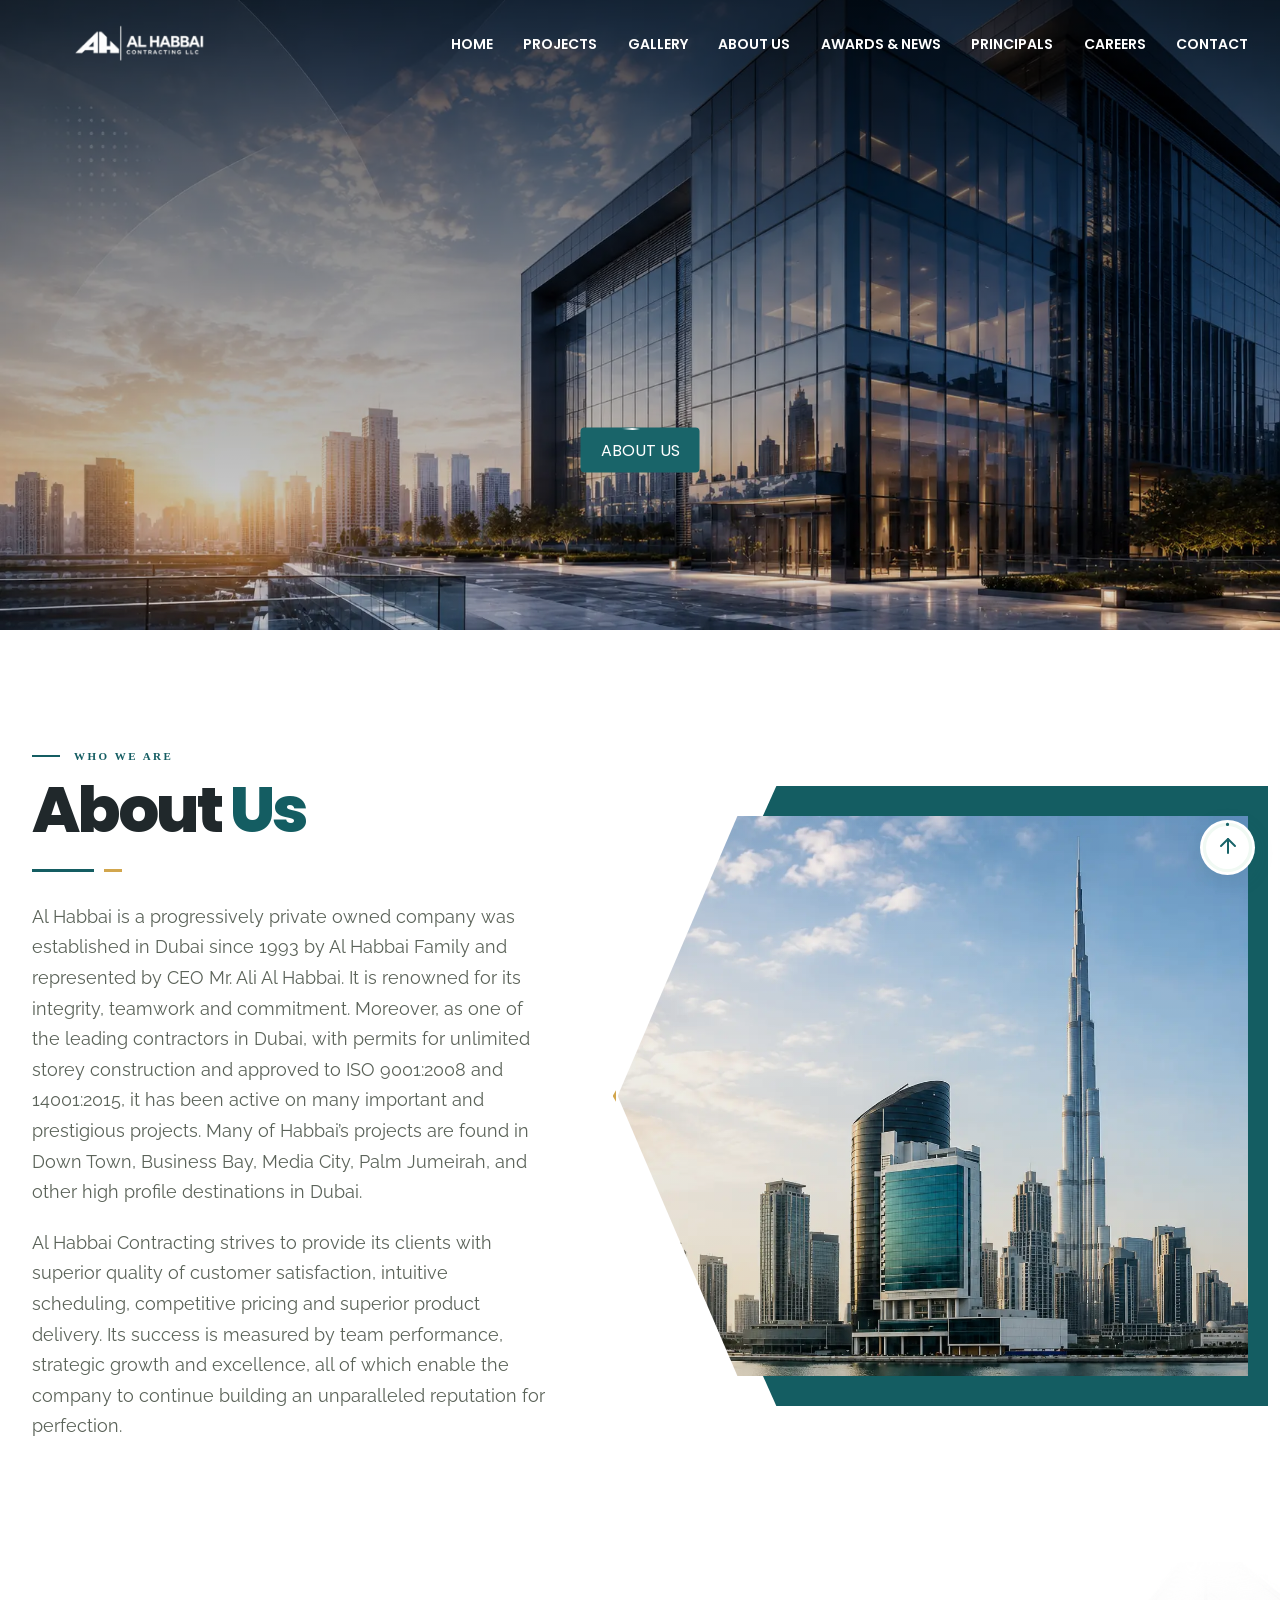
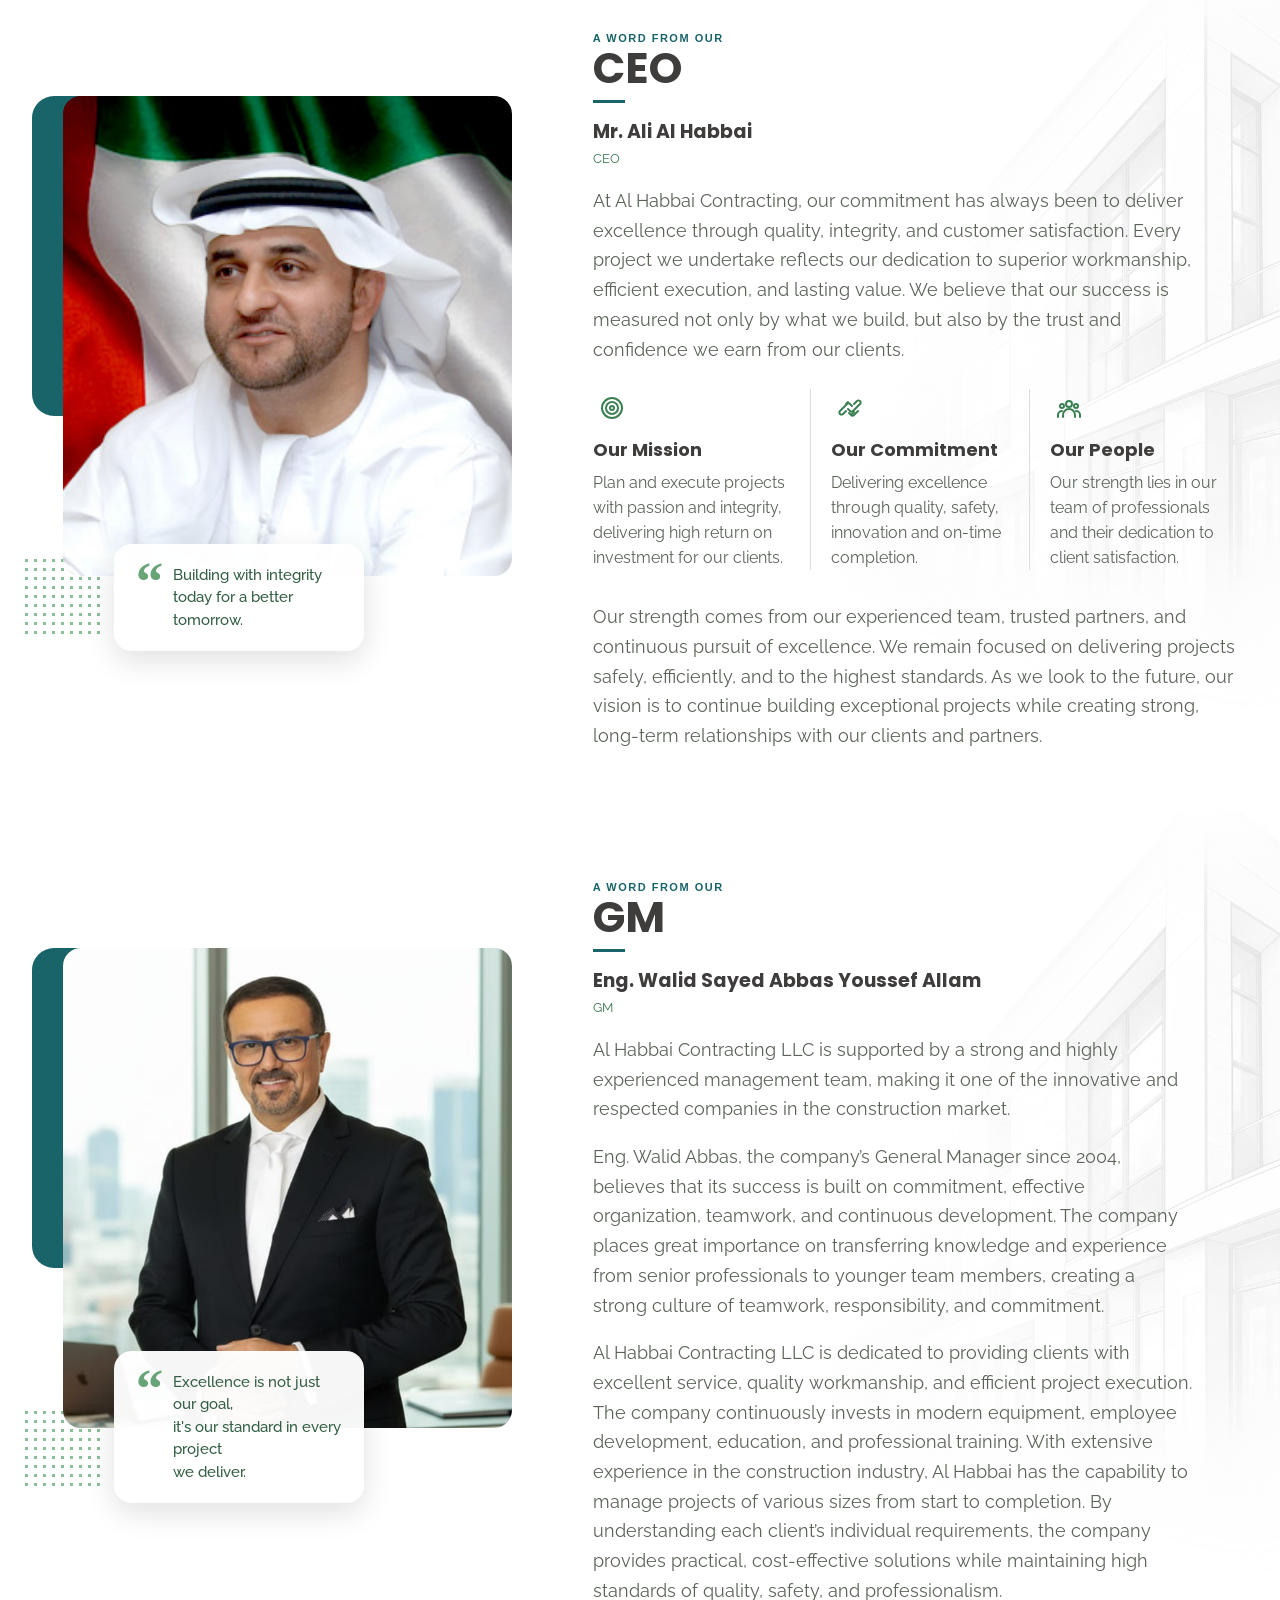
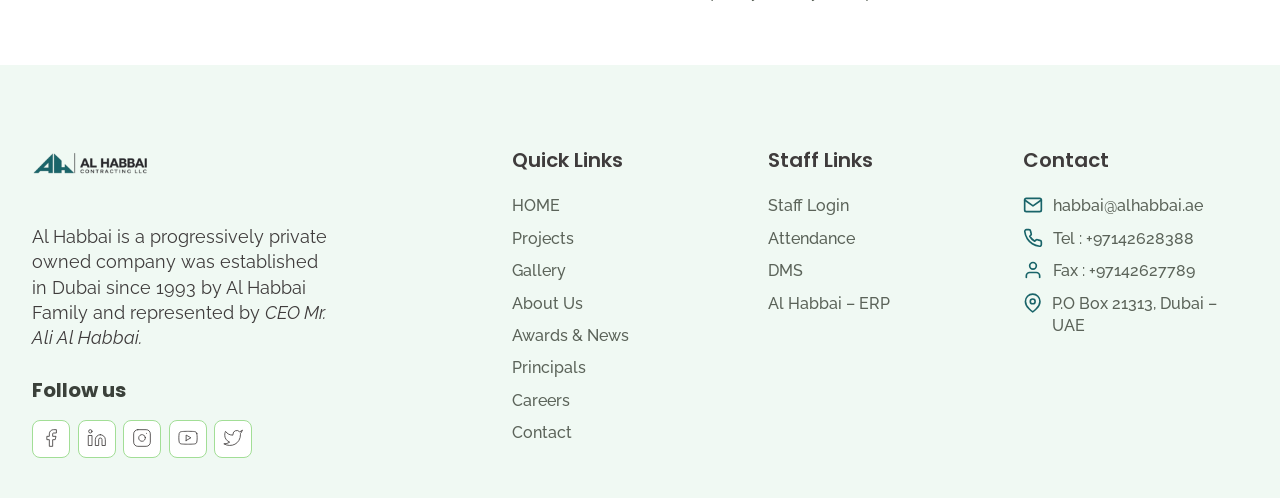
==== commit ecb6d2ef: "mail add" ====
--- a/about.html
+++ b/about.html
@@ -4,16 +4,16 @@
     <meta charset="UTF-8" />
     <meta name="viewport" content="width=device-width, initial-scale=1.0" />
     <title>Document</title>
-    <link rel="stylesheet" href="./assets/css/global.min.css" />
-    <link rel="stylesheet" href="./assets/css/components.min.css" />
-    <link rel="stylesheet" href="./assets/css/about.min.css" />
+    <link rel="stylesheet" href="./assets/css/global.css" />
+    <link rel="stylesheet" href="./assets/css/components.css" />
+    <link rel="stylesheet" href="./assets/css/about.css" />
     <!-- aos library css  -->
     <link rel="stylesheet" href="https://unpkg.com/aos@next/dist/aos.css" />
 
     <!-- aos script -->
     <script src="https://unpkg.com/aos@next/dist/aos.js" defer></script>
 
-    <script src="./assets/js/main.min.js" defer></script>
+    <script src="./assets/js/main.js" defer></script>
   </head>
   <body>
     <!-- Nav -->
--- a/assets/css/global.css
+++ b/assets/css/global.css
@@ -0,0 +1,144 @@
+@import url('https://fonts.googleapis.com/css2?family=Poppins:wght@500;600&family=Raleway:wght@400;500;600&display=swap');
+html {
+	font-size: 10px;
+	scroll-behavior: smooth;
+}
+body {
+	/* background-color: var(--lightGreen-2); */
+	overflow-x: hidden;
+}
+
+*,
+*::before,
+*::after {
+	padding: 0;
+	margin: 0;
+	box-sizing: border-box;
+}
+
+section {
+	padding: 50px 0;
+}
+@media only screen and (max-width: 767px) {
+	section {
+		padding: 20px 0;
+	}
+}
+
+.container {
+	max-width: 1280px;
+	width: 95%;
+	margin: 0 auto;
+	/* --lightGreen-2: #f5fcf4; */
+	/* --lightGreen-2: #fafff9; */
+	/* --lightGreen-2: #fbfefb; */
+}
+:root {
+	--green-1: #196469;
+	--green-2: #a2de96;
+	/* --lightGreen-1: #d6e5d8; */
+	--lightGreen-1: #F0F9F3;
+	--black-1: #3b413a;
+	--black-2: #3f3c3c;
+	--black-3: #5b6359;
+	--white-1: #e8e8e8;	
+}
+img {
+	width: 100%;
+	height: 100%;
+}
+h1,
+h2,
+h3,
+h4 {
+	font-family: Poppins;
+}
+p {
+	font-family: Raleway;
+	font-weight: 400;
+	line-height: 1.4em;
+	font-size: 1.8rem;
+}
+a {
+	display: inline-block;
+	text-decoration: none;
+}
+
+ol,
+ul {
+	list-style: none;
+}
+
+.explore__btn__wrapper {
+  position: absolute;
+  top: 50%;
+  left: 50%;
+  transform: translate(-50%, -50%);
+}
+
+.explore__btn {
+  position: relative;
+  display: inline-flex;
+  align-items: center;
+  justify-content: center;
+  padding: 1rem 2rem;
+  background: var(--green-1);
+  color: #fff;
+  text-decoration: none;
+  font-size: 1.6rem;
+  font-family: Poppins;
+  border-radius: 4px;
+  overflow: hidden;
+  isolation: isolate;
+  transition: 0.3s;
+  text-transform: uppercase;
+}
+
+.explore__btn:hover {
+  transform: translateY(-3px);
+}
+
+.explore__btn::before {
+  content: "";
+  position: absolute;
+  inset: -8000%;
+  background: conic-gradient(
+    from 0deg,
+    transparent 0deg,
+    transparent 320deg,
+    #fff 340deg,
+    transparent 360deg
+  );
+  animation: rotateBorder 4s linear infinite; /* slower */
+  will-change: transform;
+  transform: translateZ(0);
+}
+
+.explore__btn::after {
+  content: "";
+  position: absolute;
+  inset: 2px;
+  background: var(--green-1);
+  border-radius: 2px;
+}
+
+.explore__btn {
+  z-index: 1;
+}
+
+.explore__btn::before {
+  z-index: -2;
+}
+
+.explore__btn::after {
+  z-index: -1;
+}
+
+@keyframes rotateBorder {
+  from {
+    transform: rotate(0deg);
+  }
+  to {
+    transform: rotate(360deg);
+  }
+}
--- a/assets/css/components.css
+++ b/assets/css/components.css
@@ -0,0 +1,474 @@
+/* Nav  */
+
+/* ===========================
+   HEADER
+=========================== */
+
+.header {
+  position: relative;
+  width: 100%;
+  height: 100vh;
+  overflow: hidden;
+}
+
+/* ===========================
+   HERO VIDEO
+=========================== */
+
+.hero-video {
+  position: absolute;
+  inset: 0;
+  width: 100%;
+  height: 100%;
+  object-fit: cover;
+}
+
+/* Dark Overlay */
+
+/* ===========================
+   NAVIGATION
+=========================== */
+
+.nav__menu__wrapper {
+  position: fixed;
+  top: 0;
+  left: 0;
+  width: 100%;
+  z-index: 1000;
+  background: transparent;
+  transition:
+    background 0.35s ease,
+    box-shadow 0.35s ease,
+    backdrop-filter 0.35s ease;
+}
+
+nav {
+  display: flex;
+  justify-content: space-between;
+  align-items: center;
+  height: 90px;
+  transition: all 0.35s ease;
+}
+
+nav img {
+  width: 220px;
+  margin-top: 13px;
+  transition: all 0.35s ease;
+}
+
+nav svg {
+  display: none;
+}
+
+.nav-links {
+  flex: 1;
+  text-align: right;
+}
+
+.nav-links ul {
+  padding: 0;
+}
+
+.nav-links ul li {
+  display: inline-block;
+  list-style: none;
+  margin-left: 28px;
+  position: relative;
+}
+
+.nav-links ul li a {
+  text-decoration: none;
+  color: #fff;
+  font-size: 1.4rem;
+  font-weight: 600;
+  text-transform: uppercase;
+  transition: color 0.3s ease;
+  font-family: Poppins;
+}
+
+.nav-links ul li a:hover {
+  color: var(--green-1);
+}
+
+/* ======================================
+   Sticky Navbar
+====================================== */
+
+.nav__menu__wrapper.scrolled {
+  background: rgba(255, 255, 255, 0.95);
+  backdrop-filter: blur(12px);
+  -webkit-backdrop-filter: blur(12px);
+  box-shadow: 0 8px 25px rgba(0, 0, 0, 0.08);
+}
+
+.nav__menu__wrapper.scrolled nav {
+  height: 72px;
+}
+
+.nav__menu__wrapper.scrolled img {
+  width: 190px;
+  margin-top: 6px;
+}
+
+.nav__menu__wrapper.scrolled .nav-links ul {
+  margin-top: 0;
+}
+
+.nav__menu__wrapper.scrolled .nav-links ul li a {
+  color: var(--black-1);
+  font-family: Poppins;
+}
+
+.nav__menu__wrapper.scrolled nav svg {
+  color: var(--black-1);
+}
+
+.nav-links ul li::after {
+  content: "";
+  width: 0%;
+  height: 2px;
+  background-color: var(--green-1);
+  display: block;
+  margin: auto;
+  transition: 0.4s;
+}
+
+.nav-links ul li:hover::after {
+  width: 100%;
+}
+
+/* Menu Icons */
+
+nav svg {
+  display: none;
+  color: #fff;
+  cursor: pointer;
+}
+
+/* ===========================
+   MOBILE
+=========================== */
+
+@media (max-width: 1192px) {
+  nav img {
+    width: 180px;
+  }
+
+  nav svg {
+    display: block;
+    z-index: 9999;
+  }
+
+  .nav-links {
+    position: fixed;
+    top: 0;
+    right: -100%;
+    width: 200px;
+    height: 100vh;
+    background: var(--lightGreen-1);
+    text-align: left;
+    transition: 0.4s;
+    z-index: 10000;
+    padding-top: 80px;
+    transition: 0.4s ease;
+  }
+
+  .nav-links.active {
+    right: 0;
+  }
+
+  .nav-links ul {
+    padding-left: 30px;
+  }
+
+  .nav-links ul li {
+    display: block;
+    margin: 22px 0;
+  }
+  
+  .nav-links ul li a {
+    color: var(--black-3) !important;
+    font-size: 1.6rem;
+  }
+
+  .nav-links svg {
+    color: #222;
+    position: absolute;
+    top: 20px;
+    right: 20px;
+  }
+}
+
+@media (max-width: 768px) {
+  .header {
+    height: 100vh;
+  }
+
+  nav {
+    padding: 15px 0;
+  }
+
+  nav img {
+    width: 150px;
+  }
+
+  nav svg {
+    display: block;
+    position: absolute;
+    top: 23px;
+    right: 20px;
+    cursor: pointer;
+  }
+}
+
+/* Nav End */
+
+/* Global Button Styles */
+.btn {
+  color: var(--green-1);
+  font-family: Poppins;
+  font-weight: 500;
+  border-radius: 8px;
+  font-size: 1.4rem;
+  padding: 0.7rem 2rem;
+}
+.primary-btn {
+  color: var(--white-1);
+  background: var(--green-1);
+}
+
+.secondary-btn {
+  background-color: var(--white-1);
+}
+
+@media only screen and (min-width: 700px) {
+  .btn {
+    padding: 0.8rem 2rem;
+    font-size: 2rem;
+  }
+}
+/* End Global Button Styles */
+
+/* Global title */
+.page__title__text {
+  font-size: 3.6rem;
+  color: var(--black-1);
+}
+
+.page__title__text__space {
+  margin-bottom: 60px;
+}
+
+.page__title__text__space__sm {
+  margin-bottom: 10px;
+}
+@media (max-width: 767px) {
+  .page__title__text {
+    font-size: 2.2rem;
+  }
+  .page__title__text__space {
+    margin-bottom: 30px;
+  }
+  .page__title__text__space__sm {
+    margin-bottom: 5px;
+  }
+}
+
+/* scroll button */
+.scroll-top {
+  position: fixed;
+  right: 25px;
+  bottom: 25px;
+  width: 55px;
+  height: 55px;
+  border: none;
+  border-radius: 50%;
+  background: #ffffff;
+  color: var(--green-1);
+  display: flex;
+  align-items: center;
+  justify-content: center;
+  cursor: pointer;
+  z-index: 9999;
+  padding: 0;
+  box-shadow: 0 6px 20px rgba(25, 100, 105, 0.15);
+  transition:
+    transform 0.3s ease,
+    box-shadow 0.3s ease;
+}
+
+/* Progress Ring */
+.progress-ring {
+  position: absolute;
+  inset: 0;
+  width: 100%;
+  height: 100%;
+  transform: rotate(-90deg);
+}
+
+/* Background Ring */
+.progress-ring-bg {
+  fill: none;
+  stroke: var(--lightGreen-1);
+  stroke-width: 3;
+}
+
+/* Scroll Progress */
+.progress-ring-progress {
+  fill: none;
+  stroke: var(--green-1);
+  stroke-width: 3;
+  stroke-linecap: round;
+  stroke-dasharray: 131.95;
+  stroke-dashoffset: 131.95;
+  transition: stroke-dashoffset 0.1s linear;
+}
+
+/* Arrow */
+.scroll-arrow {
+  position: relative;
+  z-index: 2;
+  color: var(--green-1);
+  line-height: 1;
+  transition: transform 0.3s ease;
+}
+
+/* Hover */
+.scroll-top:hover {
+  transform: translateY(-4px);
+  box-shadow: 0 10px 25px rgba(25, 100, 105, 0.22);
+}
+
+.scroll-top:hover .scroll-arrow {
+  transform: translateY(-2px);
+}
+
+/* Responsive */
+@media (max-width: 900px) {
+  .scroll-top {
+    width: 48px;
+    height: 48px;
+    right: 16px;
+    bottom: 20px;
+  }
+
+  .scroll-arrow {
+    font-size: 18px;
+  }
+}
+
+/*  Footer Section  */
+
+footer {
+  background: var(--lightGreen-1);
+  padding-top: 5rem;
+  padding-bottom: 2rem;
+}
+.footer__wrapper {
+  display: flex;
+  flex-direction: column;
+  gap: 3rem;
+}
+.footer__logo {
+  max-width: 160px;
+  margin-left: -20px;
+  margin-top: -30px;
+}
+.footer__logo {
+  width: 100%;
+}
+.footer__desc {
+  font-size: 1.4rem;
+  color: var(--black-2);
+  margin-bottom: 2rem;
+}
+.footer__socials__title {
+  font-size: 1.8rem;
+  color: var(--black-1);
+  margin-bottom: 1rem;
+}
+.footer__socials li {
+  display: inline-block;
+  margin-right: 0.5rem;
+}
+.footer__socials a {
+  padding: 0.5rem 0.8rem;
+  background-color: #fff;
+  border: 1px solid var(--green-2);
+  border-radius: 8px;
+}
+.footer__socials svg {
+  width: 20px;
+  color: var(--black-2);
+}
+.footer__text__title {
+  font-size: 1.8rem;
+  margin-bottom: 1rem;
+  color: var(--black-2);
+  font-weight: 600;
+}
+
+.footer__text a {
+  font-size: 1.4rem;
+  margin-bottom: 0.5rem;
+  color: var(--black-3);
+  font-family: Raleway;
+  font-weight: 500;
+  line-height: 1.4em;
+  transition: all 0.3s ease-in;
+}
+
+.footer__text li:hover a {
+  color: var(--green-1);
+  text-decoration: underline;
+  transform: translateY(-2px);
+}
+
+.footer__img__info_wrapper {
+  display: flex;
+  gap: 10px;
+  align-items: start;
+}
+
+.footer__img__info_wrapper svg {
+  color: var(--green-1);
+}
+
+/* For Large Device */
+
+@media only screen and (min-width: 768px) {
+  footer {
+    padding-top: 8rem;
+    padding-bottom: 4rem;
+  }
+  .footer__wrapper {
+    flex-direction: row;
+  }
+  .footer__col1 {
+    flex: 4;
+  }
+  .footer__col2,
+  .footer__col3,
+  .footer__col4 {
+    flex: 2;
+  }
+  .footer__desc {
+    max-width: 300px;
+    font-size: 1.8rem;
+    margin-bottom: 2.5rem;
+  }
+  .footer__socials__title {
+    font-size: 2rem;
+    margin-bottom: 1.5rem;
+  }
+  .footer__text__title {
+    font-size: 2rem;
+    margin-bottom: 2rem;
+  }
+  .footer__text a {
+    font-size: 1.6rem;
+    margin-bottom: 1rem;
+  }
+}
+
+/* Footer Section End */
--- a/assets/css/about.css
+++ b/assets/css/about.css
@@ -0,0 +1,1175 @@
+.about__bg {
+  background-image:
+    linear-gradient(rgba(0, 0, 0, 0.65), rgba(0, 0, 0, 0.1)),
+    url("../images/about_bg_cover.webp");
+  width: 100%;
+  height: 70vh;
+  background-repeat: no-repeat;
+  background-size: cover;
+  background-position: bottom center;
+}
+
+/* =========================================================
+   ABOUT SECTION
+========================================================= */
+
+.about-section {
+  width: 100%;
+  padding: 120px 0;
+  background: #ffffff;
+  overflow: hidden;
+}
+
+/* =========================================================
+   MAIN LAYOUT
+========================================================= */
+
+.about-container {
+  display: grid;
+  grid-template-columns: 0.9fr 1.1fr;
+  align-items: center;
+  gap: 70px;
+}
+
+/* =========================================================
+   LEFT CONTENT
+========================================================= */
+
+.about-content {
+  position: relative;
+  z-index: 5;
+  max-width: 560px;
+}
+
+/* =========================================================
+   LABEL
+========================================================= */
+
+.about-label {
+  position: relative;
+  display: inline-block;
+  padding-left: 42px;
+  margin-bottom: 18px;
+  color: #145d62;
+  font-size: 11px;
+  font-weight: 700;
+  letter-spacing: 2.5px;
+  text-transform: uppercase;
+}
+
+.about-label::before {
+  content: "";
+  position: absolute;
+  left: 0;
+  top: 50%;
+  width: 28px;
+  height: 2px;
+  background: #145d62;
+  transform: translateY(-50%);
+}
+
+/* =========================================================
+   TITLE
+========================================================= */
+
+.about-title {
+  margin: 0;
+  color: #20282b;
+  font-size: clamp(52px, 5vw, 72px);
+  line-height: 0.95;
+  letter-spacing: -3px;
+  font-weight: 750;
+}
+
+.about-title span {
+  color: #145d62;
+}
+
+/* =========================================================
+   TITLE LINE
+========================================================= */
+
+.about-line {
+  position: relative;
+  width: 62px;
+  height: 3px;
+  margin: 28px 0 30px;
+  background: #145d62;
+}
+
+.about-line::after {
+  content: "";
+  position: absolute;
+  left: 72px;
+  top: 0;
+  width: 18px;
+  height: 3px;
+  background: #d2a64d;
+}
+
+/* =========================================================
+   TEXT
+========================================================= */
+
+.about-content p {
+  max-width: 540px;
+  margin: 0 0 20px;
+  color: var(--black-3);
+  font-size: 1.8rem;
+  line-height: 1.7;
+  font-weight: 400;
+}
+
+.about-content p:last-child {
+  margin-bottom: 0;
+}
+
+/* =========================================================
+   IMAGE WRAPPER
+========================================================= */
+
+.about-image-wrapper {
+  position: relative;
+  min-width: 0;
+  height: 620px;
+  display: flex;
+  align-items: center;
+  isolation: isolate;
+}
+
+/* =========================================================
+   TEAL BACKGROUND SHAPE
+========================================================= */
+
+.about-image-wrapper::before {
+  content: "";
+  position: absolute;
+  top: 0;
+  left: 20px;
+  width: 100%;
+  height: 100%;
+  background: #145d62;
+  clip-path: polygon(22% 0, 100% 0, 100% 100%, 22% 100%, 0 50%);
+  z-index: -2;
+}
+
+/* =========================================================
+   GOLD OUTLINE SHAPE
+========================================================= */
+
+.about-image-wrapper::after {
+  content: "";
+  position: absolute;
+  left: -5px;
+  top: 70px;
+  width: 100%;
+  height: 480px;
+  border: 3px solid #d2a64d;
+  clip-path: polygon(22% 0, 100% 0, 100% 100%, 22% 100%, 0 50%);
+  z-index: -1;
+}
+
+/* =========================================================
+   IMAGE
+========================================================= */
+
+.about-image {
+  position: relative;
+  width: 100%;
+  height: 560px;
+  overflow: hidden;
+  clip-path: polygon(19% 0, 100% 0, 100% 100%, 19% 100%, 0 50%);
+  background: #dfe9e7;
+  z-index: 2;
+}
+
+/* =========================================================
+   IMAGE
+========================================================= */
+
+.about-image img {
+  width: 100%;
+  height: 100%;
+  display: block;
+  object-fit: cover;
+  object-position: center center;
+  transition: transform 0.8s ease;
+}
+
+/* =========================================================
+   IMAGE HOVER
+========================================================= */
+
+.about-image:hover img {
+  transform: scale(1.05);
+}
+
+/* =========================================================
+   IMAGE OVERLAY
+========================================================= */
+
+.about-image::after {
+  content: "";
+  position: absolute;
+  inset: 0;
+  background: linear-gradient(
+    180deg,
+    rgba(0, 30, 35, 0.02),
+    rgba(0, 30, 35, 0.12)
+  );
+  pointer-events: none;
+}
+
+/* =========================================================
+   SMALL GOLD CORNER
+========================================================= */
+
+.about-image-wrapper {
+  --gold: #d2a64d;
+}
+
+/* =========================================================
+   DESKTOP 1400+
+========================================================= */
+
+@media (min-width: 1400px) {
+  .about-section {
+    padding: 150px 0;
+  }
+
+ .about-container {
+    grid-template-columns: 0.85fr 1.15fr;
+    gap: 90px;
+  }
+
+  .about-image-wrapper {
+    height: 680px;
+  }
+
+  .about-image {
+    height: 620px;
+  }
+}
+/* =========================================================
+   LAPTOP
+========================================================= */
+
+@media (max-width: 1100px) {
+  .about-section {
+    padding: 90px 0;
+  }
+
+  .about-container {
+    grid-template-columns: 0.9fr 1.1fr;
+    gap: 45px;
+  }
+
+  .about-title {
+    font-size: 56px;
+  }
+
+  .about-content p {
+    font-size: 1.6rem;
+    line-height: 1.8;
+  }
+
+  .about-image-wrapper {
+    height: 550px;
+  }
+
+  .about-image {
+    height: 500px;
+  }
+
+  .about-image-wrapper::after {
+    top: 55px;
+    height: 420px;
+  }
+}
+
+/* =========================================================
+   TABLET
+========================================================= */
+
+@media (max-width: 900px) {
+  .about-section {
+    padding: 85px 0;
+  }
+
+  .about-container {
+    grid-template-columns: 1fr;
+    gap: 65px;
+  }
+
+  .about-content {
+    max-width: 750px;
+  }
+
+  .about-content p {
+    max-width: 700px;
+    font-size: 1.6rem;
+  }
+
+  .about-image-wrapper {
+    width: 100%;
+    max-width: 760px;
+    height: 560px;
+    margin: 0 auto;
+  }
+
+  .about-image {
+    height: 510px;
+  }
+}
+
+/* =========================================================
+   MOBILE
+========================================================= */
+
+@media (max-width: 600px) {
+  .about-section {
+    padding: 70px 0;
+  }
+
+  .about-container {
+    gap: 50px;
+  }
+
+  .about-label {
+    padding-left: 36px;
+    margin-bottom: 15px;
+    font-size: 10px;
+    letter-spacing: 2px;
+  }
+
+  .about-label::before {
+    width: 24px;
+  }
+
+  .about-title {
+    font-size: 46px;
+    letter-spacing: -2px;
+  }
+
+  .about-line {
+    width: 50px;
+    margin: 23px 0 25px;
+  }
+
+  .about-line::after {
+    left: 60px;
+    width: 15px;
+  }
+
+  .about-content p {
+    font-size: 1.4rem;
+    line-height: 1.8;
+    margin-bottom: 18px;
+  }
+
+  .about-image-wrapper {
+    height: 420px;
+    width: calc(100% + 10px);
+    margin-left: -5px;
+  }
+
+  /*
+     Teal background
+  */
+
+  .about-image-wrapper::before {
+    left: 10px;
+    clip-path: polygon(18% 0, 100% 0, 100% 100%, 18% 100%, 0 50%);
+  }
+
+  .about-image-wrapper::after {
+    left: -2px;
+    top: 45px;
+    height: 320px;
+    border-width: 2px;
+    clip-path: polygon(18% 0, 100% 0, 100% 100%, 18% 100%, 0 50%);
+  }
+
+  .about-image {
+    height: 380px;
+    clip-path: polygon(16% 0, 100% 0, 100% 100%, 16% 100%, 0 50%);
+  }
+
+  .about-image img {
+    object-position: center 55%;
+  }
+}
+
+/* =========================================================
+   SMALL MOBILE
+========================================================= */
+
+@media (max-width: 400px) {
+  .about-section {
+    padding: 60px 0;
+  }
+
+  .about-title {
+    font-size: 42px;
+  }
+
+  .about-content p {
+    font-size: 1.4rem;
+  }
+
+  .about-image-wrapper {
+    height: 370px;
+  }
+
+  .about-image {
+    height: 335px;
+  }
+
+  .about-image-wrapper::after {
+    height: 285px;
+    top: 40px;
+  }
+}
+
+/* ==============================
+   CEO SECTION
+================================ */
+
+.ceo-section {
+  position: relative;
+  width: 100%;
+  overflow: hidden;
+  padding: 70px 0 60px;
+  font-family: Arial, Helvetica, sans-serif;
+}
+
+.ceo-container {
+  display: grid;
+  grid-template-columns:
+    minmax(0, 42%)
+    minmax(0, 58%);
+  align-items: center;
+  position: relative;
+  z-index: 2;
+}
+
+/* ==============================
+   LEFT IMAGE
+================================ */
+
+.ceo-image-wrapper {
+  position: relative;
+  width: 100%;
+  min-height: 590px;
+  display: flex;
+  align-items: flex-start;
+  justify-content: center;
+}
+
+/* Green decorative background */
+
+.ceo-image-bg {
+  position: absolute;
+  top: 0;
+  left: 0;
+  width: 105px;
+  height: 320px;
+  background-color: var(--green-1);
+  border-radius: 22px 22px 0 22px;
+}
+
+/* Main image */
+
+.ceo-image {
+  position: relative;
+  z-index: 2;
+  width: 88%;
+  height: 480px;
+  object-fit: cover;
+  object-position: center;
+  border-radius: 18px;
+  display: block;
+}
+
+/* ==============================
+   QUOTE CARD
+================================ */
+
+.ceo-quote {
+  position: absolute;
+  z-index: 4;
+  left: 16%;
+  bottom: 35px;
+  width: 250px;
+  padding: 20px 22px;
+  background: rgba(255, 255, 255, 0.96);
+  border-radius: 18px;
+  box-shadow: 0 10px 30px rgba(0, 0, 0, 0.12);
+  display: flex;
+  gap: 10px;
+  align-items: flex-start;
+}
+
+.quote-icon {
+  font-family: Georgia, serif;
+  font-size: 55px;
+  line-height: 35px;
+  color: #68a477;
+  font-weight: bold;
+}
+
+.ceo-quote p {
+  margin: 0;
+  color: #315d42;
+  font-size: 15px;
+  line-height: 1.5;
+  font-weight: 500;
+}
+
+/* ==============================
+   DOT DECORATION
+================================ */
+
+.ceo-dots {
+  position: absolute;
+  left: -10px;
+  bottom: 50px;
+  width: 80px;
+  height: 80px;
+  background-image: radial-gradient(#8bbf9a 1.5px, transparent 1.5px);
+  background-size: 9px 9px;
+  z-index: 1;
+}
+
+/* ==============================
+   RIGHT CONTENT
+================================ */
+
+.ceo-content {
+  padding-left: 50px;
+  position: relative;
+  z-index: 3;
+}
+
+/* Small heading */
+
+.ceo-heading span {
+  display: block;
+  color: var(--green-1);
+  font-size: 11px;
+  letter-spacing: 1.5px;
+  font-weight: 600;
+  margin-bottom: 3px;
+}
+
+/* CEO */
+
+.ceo-heading h2 {
+  margin: 0;
+  color: var(--black-2);
+  font-size: 43px;
+  line-height: 1;
+  font-weight: 700;
+}
+
+.heading-line {
+  width: 32px;
+  height: 3px;
+  margin-top: 10px;
+  background-color: var(--green-1);
+}
+
+/* ==============================
+   NAME
+================================ */
+
+.ceo-name {
+  margin-top: 14px;
+}
+
+.ceo-name h3 {
+  margin: 0;
+  color: var(--black-2);
+  font-size: 19px;
+  font-weight: 700;
+}
+
+.ceo-name p {
+  margin: 4px 0 0;
+  color: #3c7b50;
+  font-size: 13px;
+}
+
+/* ==============================
+   DESCRIPTION
+================================ */
+
+.ceo-description {
+  max-width: 600px;
+  margin-top: 18px;
+  color: var(--black-3);
+  font-size: 1.8rem;
+  line-height: 1.65;
+}
+
+/* ==============================
+   FEATURES
+================================ */
+
+.ceo-features {
+  display: grid;
+  grid-template-columns: repeat(3, 1fr);
+  margin-top: 25px;
+  border-top: 0 solid #ddd;
+}
+
+.ceo-feature {
+  padding: 0 20px;
+  border-right: 1px solid #ddd;
+}
+
+.ceo-feature:first-child {
+  padding-left: 0;
+}
+
+.ceo-feature:last-child {
+  border-right: none;
+}
+
+/* Icons */
+
+.feature-icon {
+  width: 38px;
+  height: 38px;
+  display: flex;
+  align-items: center;
+  justify-content: center;
+  color: #3b8052;
+  font-size: 25px;
+  margin-bottom: 9px;
+}
+
+/* Feature heading */
+
+.ceo-feature h4 {
+  margin: 0 0 8px;
+  color: var(--black-2);
+  font-size: 1.8rem;
+  font-weight: 700;
+}
+
+/* Feature paragraph */
+
+.ceo-feature p {
+  margin: 0;
+  color: var(--black-3);
+  font-size: 1.6rem;
+  line-height: 1.55;
+}
+
+/* ==============================
+   BOTTOM TEXT
+================================ */
+
+.ceo-bottom-text {
+  max-width: 650px;
+  margin-top: 32px;
+  color: var(--black-3);
+  font-size: 1.8rem;
+  line-height: 1.65;
+}
+
+/* ==============================
+   BUILDING BACKGROUND
+================================ */
+
+.ceo-building {
+  position: absolute;
+  right: -30px;
+  top: -30px;
+  width: 800px;
+  opacity: 0.25;
+  z-index: 1;
+  pointer-events: none;
+}
+
+.ceo-building img {
+  width: 100%;
+  display: block;
+}
+
+/* =================================================
+   LARGE TABLET / SMALL LAPTOP
+   1001px - 1200px
+================================================= */
+
+@media (max-width: 1200px) {
+  .ceo-container {
+    grid-template-columns:
+      minmax(0, 45%)
+      minmax(0, 55%);
+  }
+
+  .ceo-content {
+    padding-left: 35px;
+  }
+
+  .ceo-image {
+    width: 90%;
+    height: 450px;
+  }
+
+  .ceo-image-wrapper {
+    min-height: 550px;
+  }
+
+  .ceo-quote {
+    left: 10%;
+    width: 235px;
+    bottom: 30px;
+  }
+
+  .ceo-description {
+    max-width: 100%;
+  }
+
+  .ceo-building {
+    width: 650px;
+    right: -100px;
+  }
+}
+
+/* =================================================
+   TABLET
+   769px - 1000px
+================================================= */
+
+@media (max-width: 1000px) {
+  .ceo-section {
+    padding: 60px 0 55px;
+  }
+
+  .ceo-container {
+    grid-template-columns: 1fr;
+    gap: 50px;
+  }
+
+  /* IMAGE */
+
+  .ceo-image-wrapper {
+    width: min(600px, 100%);
+    min-height: 520px;
+    margin: 0 auto;
+  }
+
+  .ceo-image {
+    width: 85%;
+    max-width: 500px;
+    height: 460px;
+  }
+
+  .ceo-image-bg {
+    width: 110px;
+    height: 300px;
+  }
+
+  .ceo-quote {
+    left: 10%;
+    bottom: 25px;
+    width: 250px;
+  }
+
+  .ceo-dots {
+    left: 0;
+    bottom: 35px;
+  }
+
+  /* CONTENT */
+
+  .ceo-content {
+    width: 100%;
+    padding-left: 0;
+    padding-right: 0;
+  }
+
+  .ceo-description {
+    max-width: 800px;
+  }
+
+  /* BUILDING */
+
+  .ceo-building {
+    width: 550px;
+    right: -120px;
+    top: 300px;
+    opacity: 0.18;
+  }
+}
+
+/* =================================================
+   LARGE MOBILE
+   601px - 768px
+================================================= */
+
+@media (max-width: 768px) {
+  .ceo-section {
+    padding: 50px 0;
+  }
+  .ceo-container {
+    gap: 45px;
+  }
+
+  .ceo-image-wrapper {
+    min-height: 470px;
+    width: 100%;
+  }
+
+  .ceo-image {
+    width: 88%;
+    height: 420px;
+  }
+
+  .ceo-image-bg {
+    width: 90px;
+    height: 270px;
+    border-radius: 18px 18px 0 18px;
+  }
+
+  .ceo-quote {
+    left: 7%;
+    bottom: 15px;
+    width: 240px;
+    padding: 17px 18px;
+  }
+
+  .quote-icon {
+    font-size: 48px;
+    line-height: 32px;
+  }
+
+  .ceo-quote p {
+    font-size: 13px;
+  }
+
+  .ceo-heading h2 {
+    font-size: 40px;
+  }
+
+  .ceo-name h3 {
+    font-size: 18px;
+  }
+
+  .ceo-description {
+    font-size: 1.6rem;
+    line-height: 1.7;
+  }
+
+  /* FEATURES */
+
+  .ceo-features {
+    grid-template-columns: repeat(3, minmax(0, 1fr));
+    gap: 0;
+  }
+
+  .ceo-feature {
+    padding: 0 12px;
+  }
+
+  .ceo-feature h4 {
+    font-size: 1.4rem;
+  }
+
+  .ceo-feature p {
+    font-size: 1.5rem;
+  }
+
+  .ceo-bottom-text {
+    font-size: 1.6rem;
+    line-height: 1.65;
+  }
+
+  /* BUILDING */
+
+  .ceo-building {
+    width: 450px;
+    right: -150px;
+    top: 400px;
+    opacity: 0.12;
+  }
+}
+
+@media (max-width: 770px){
+  .ceo-image-bg{
+    display: none;
+  }
+}
+
+@media (max-width: 665px){
+  .ceo-image-bg{
+    display: block;
+  }
+}
+
+/* =================================================
+   MOBILE
+   481px - 600px
+================================================= */
+
+@media (max-width: 600px) {
+  .ceo-section {
+    padding: 45px 0;
+  }
+
+  .ceo-container {
+    gap: 40px;
+  }
+
+  .ceo-image-wrapper {
+    min-height: 430px;
+  }
+
+  .ceo-image {
+    width: 90%;
+    height: 380px;
+    border-radius: 16px;
+  }
+
+  .ceo-image-bg {
+    width: 75px;
+    height: 245px;
+  }
+
+  .ceo-quote {
+    left: 5%;
+    bottom: 10px;
+    width: 225px;
+    padding: 15px 16px;
+    border-radius: 15px;
+  }
+
+  .quote-icon {
+    font-size: 45px;
+    width: auto;
+  }
+
+  .ceo-quote p {
+    font-size: 12px;
+    line-height: 1.45;
+  }
+
+  .ceo-dots {
+    width: 65px;
+    height: 65px;
+    background-size: 8px 8px;
+    left: 0;
+    bottom: 25px;
+  }
+
+  .ceo-heading span {
+    font-size: 10px;
+  }
+
+  .ceo-heading h2 {
+    font-size: 36px;
+  }
+
+  .ceo-name h3 {
+    font-size: 16px;
+    line-height: 1.4;
+  }
+
+  .ceo-name p {
+    font-size: 12px;
+  }
+
+  .ceo-description {
+    font-size: 1.5rem;
+    line-height: 1.7;
+  }
+
+  .ceo-features {
+    grid-template-columns: 1fr;
+    gap: 20px;
+    margin-top: 25px;
+  }
+
+  .ceo-feature,
+  .ceo-feature:first-child,
+  .ceo-feature:last-child {
+    padding: 0 0 20px;
+    border-right: none;
+    border-bottom: 1px solid #ddd;
+  }
+
+  .ceo-feature:last-child {
+    border-bottom: none;
+    padding-bottom: 0;
+  }
+
+  .feature-icon {
+    width: 35px;
+    height: 35px;
+    font-size: 22px;
+  }
+
+  .ceo-feature h4 {
+    font-size: 1.4rem;
+  }
+
+  .ceo-feature p {
+    font-size: 1.4rem;
+    line-height: 1.6;
+  }
+
+  .ceo-bottom-text {
+    margin-top: 25px;
+    font-size: 1.5rem;
+    line-height: 1.7;
+  }
+
+  /* BUILDING */
+
+  .ceo-building {
+    width: 350px;
+    right: -160px;
+    top: 450px;
+    opacity: 0.08;
+  }
+}
+
+/* =================================================
+   EXTRA SMALL DEVICES
+   480px AND BELOW
+================================================= */
+
+@media (max-width: 480px) {
+  .ceo-section {
+    padding: 35px 0 40px;
+  }
+
+  .ceo-container {
+    gap: 35px;
+  }
+
+  /* IMAGE */
+
+  .ceo-image-wrapper {
+    min-height: 380px;
+  }
+
+  .ceo-image {
+    width: 92%;
+    height: 330px;
+    border-radius: 14px;
+  }
+
+  .ceo-image-bg {
+    width: 65px;
+    height: 210px;
+    border-radius: 15px 15px 0 15px;
+  }
+
+  .ceo-quote {
+    left: 3%;
+    bottom: 5px;
+    width: 210px;
+    padding: 13px 14px;
+    gap: 7px;
+    border-radius: 14px;
+  }
+
+  .quote-icon {
+    font-size: 40px;
+    line-height: 28px;
+  }
+
+  .ceo-quote p {
+    font-size: 11px;
+    line-height: 1.4;
+  }
+
+  .ceo-dots {
+    width: 55px;
+    height: 55px;
+    bottom: 15px;
+    background-size: 7px 7px;
+  }
+
+  /* CONTENT */
+
+  .ceo-heading span {
+    font-size: 9px;
+    letter-spacing: 1.2px;
+  }
+
+  .ceo-heading h2 {
+    font-size: 32px;
+  }
+
+  .heading-line {
+    width: 28px;
+    height: 3px;
+    margin-top: 8px;
+  }
+
+  .ceo-name {
+    margin-top: 12px;
+  }
+
+  .ceo-name h3 {
+    font-size: 15px;
+    line-height: 1.35;
+  }
+
+  .ceo-name p {
+    font-size: 11px;
+  }
+
+  .ceo-description {
+    margin-top: 15px;
+    font-size: 1.5rem;
+    line-height: 1.65;
+  }
+
+  /* FEATURES */
+
+  .ceo-features {
+    margin-top: 22px;
+    gap: 18px;
+  }
+
+  .ceo-feature,
+  .ceo-feature:first-child,
+  .ceo-feature:last-child {
+    padding-bottom: 18px;
+  }
+
+  .feature-icon {
+    width: 32px;
+    height: 32px;
+    font-size: 20px;
+    margin-bottom: 7px;
+  }
+
+  .ceo-feature h4 {
+    font-size: 12px;
+    margin-bottom: 6px;
+  }
+
+  .ceo-feature p {
+    font-size: 1.5rem;
+    line-height: 1.55;
+  }
+
+  .ceo-bottom-text {
+    margin-top: 22px;
+    font-size: 1.5rem;
+    line-height: 1.65;
+  }
+
+  /* HIDE BUILDING ON VERY SMALL SCREEN */
+
+  .ceo-building {
+    display: none;
+  }
+}
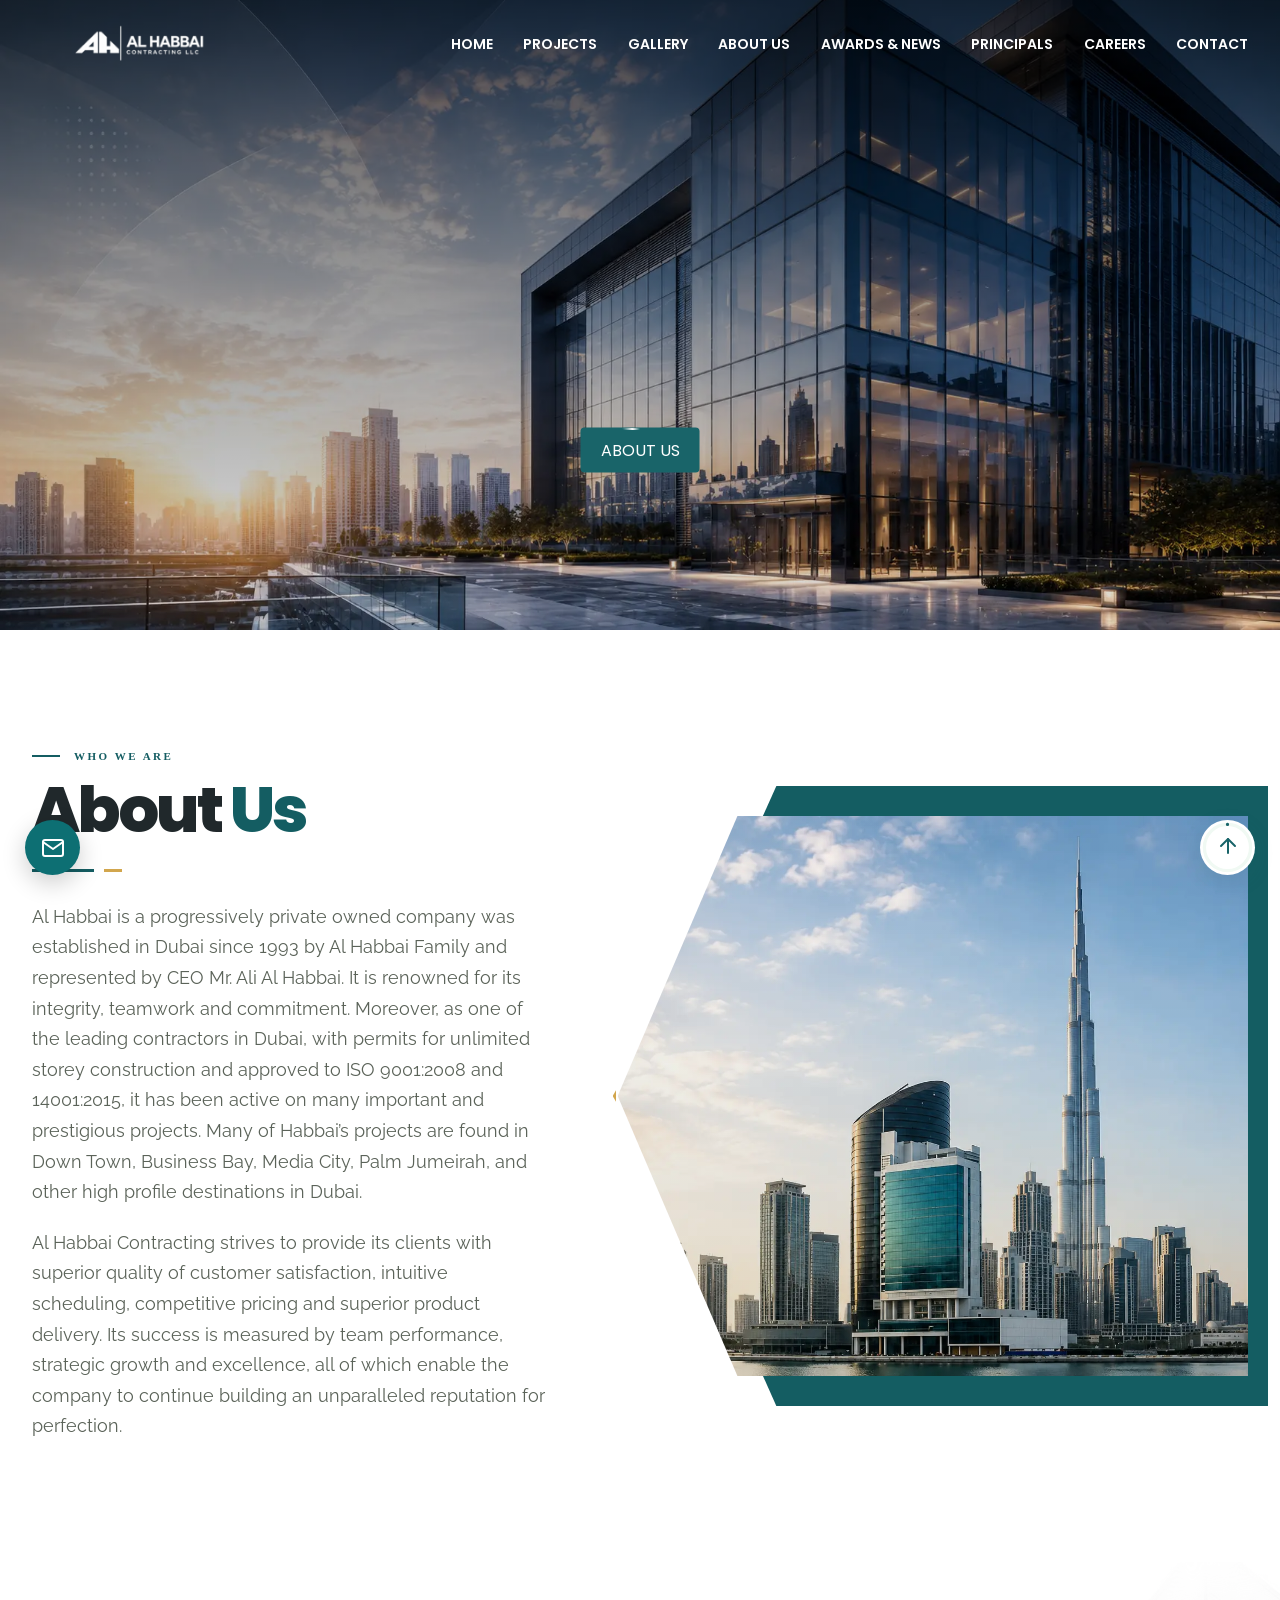
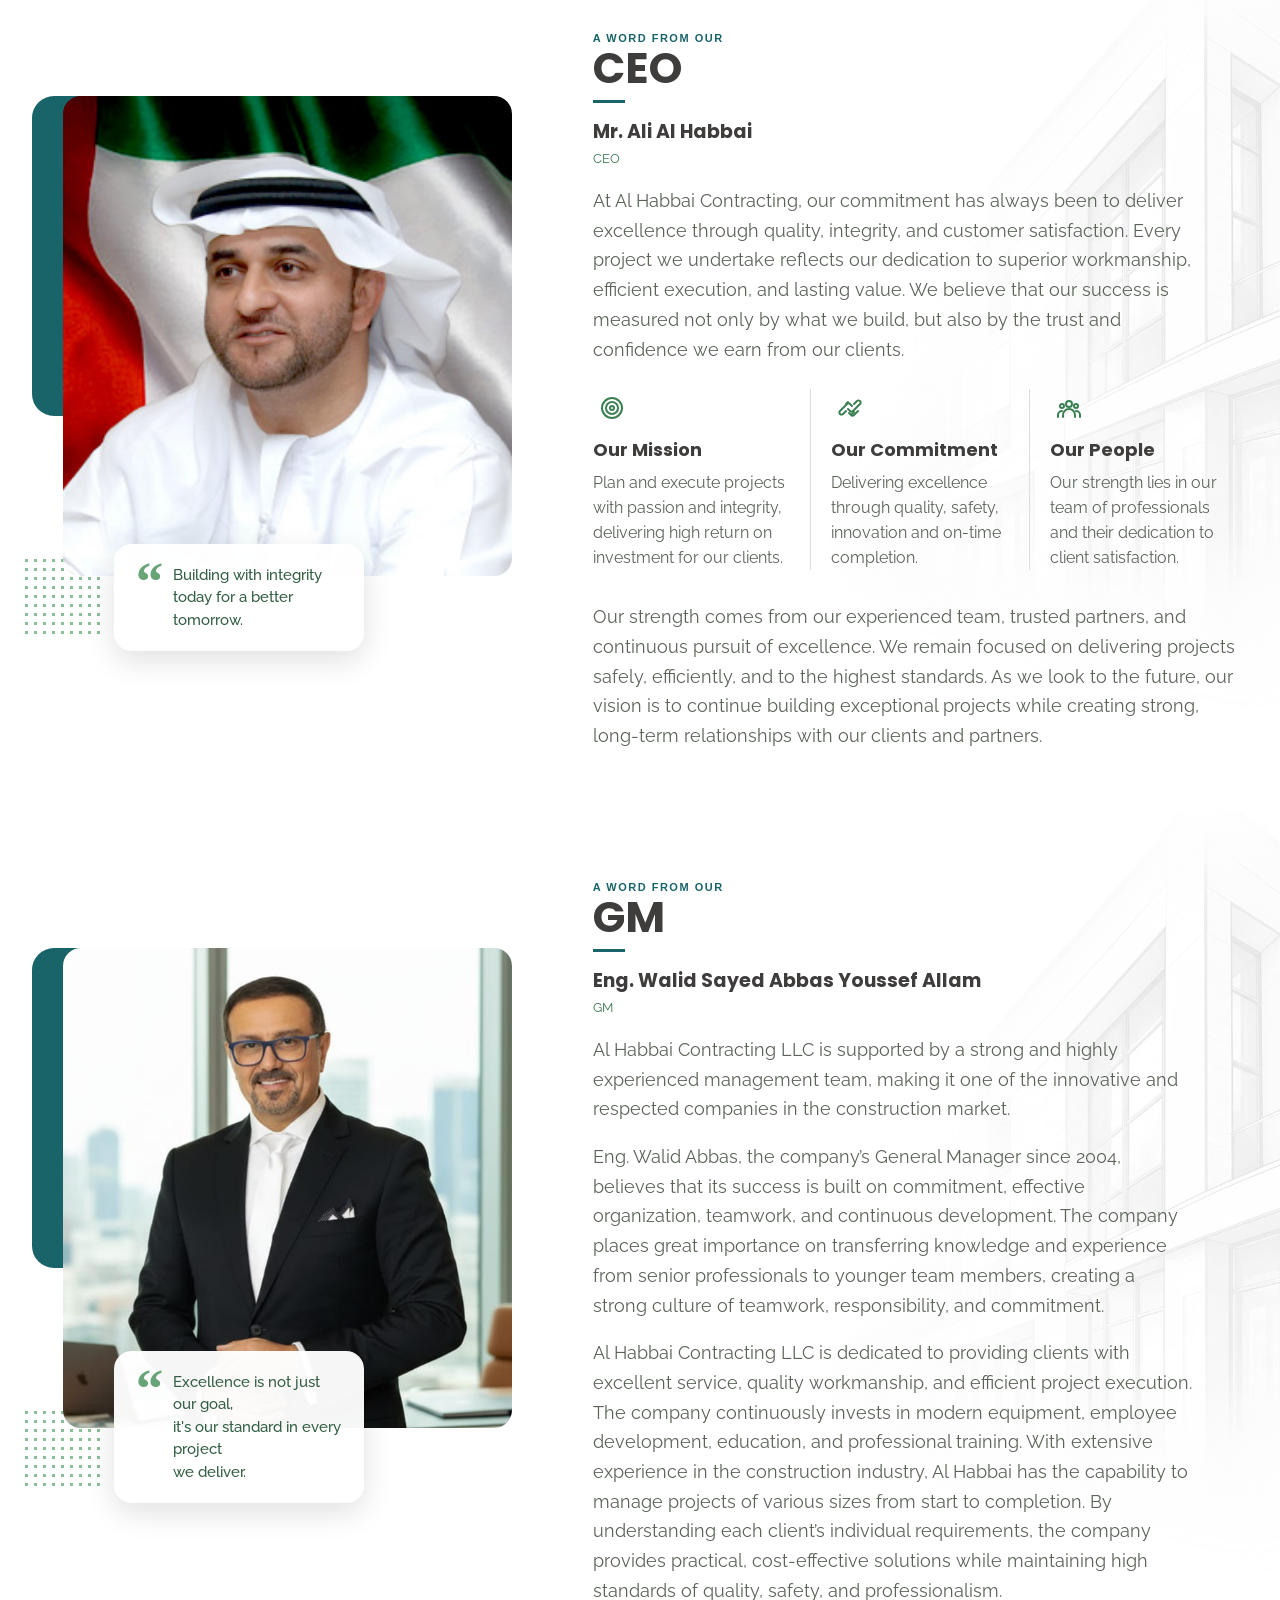
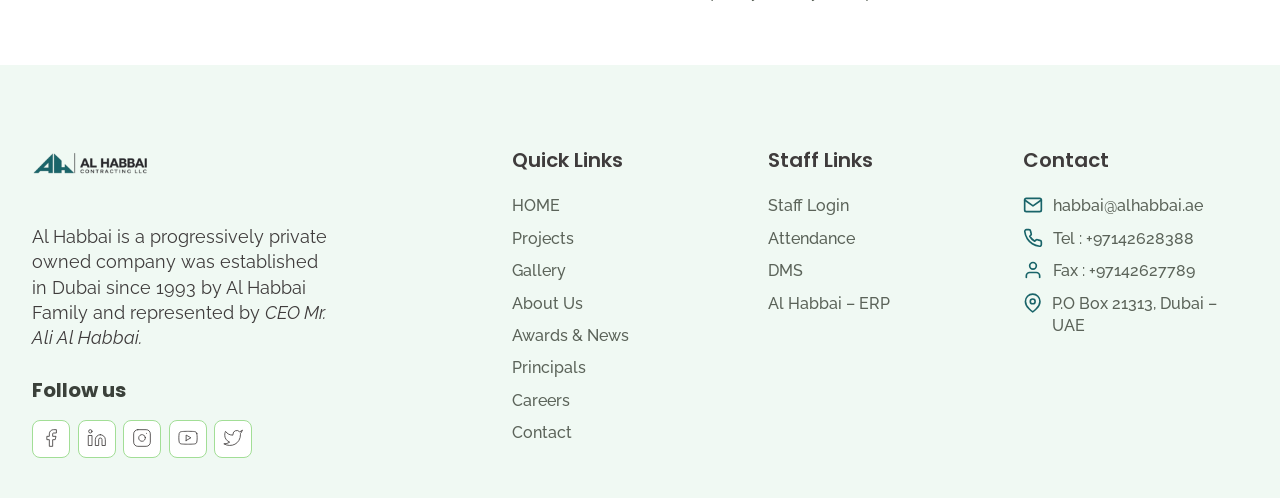
==== commit 1dfdc4ff: "animation add" ====
--- a/about.html
+++ b/about.html
@@ -369,6 +369,31 @@
       </div>
     </section>
 
+     <!-- Gmail -->
+    <a
+      href="https://mail.google.com/mail/?view=cm&fs=1&to=ahmadfaizanweb@gmail.com"
+      target="_blank"
+      rel="noopener noreferrer"
+      class="floating-mail"
+    >
+      <svg
+        xmlns="http://www.w3.org/2000/svg"
+        width="24"
+        height="24"
+        viewBox="0 0 24 24"
+        fill="none"
+        stroke="currentColor"
+        stroke-width="2"
+        stroke-linecap="round"
+        stroke-linejoin="round"
+      >
+        <path
+          d="M4 4h16c1.1 0 2 .9 2 2v12c0 1.1-.9 2-2 2H4c-1.1 0-2-.9-2-2V6c0-1.1.9-2 2-2z"
+        />
+        <polyline points="22,6 12,13 2,6" />
+      </svg>
+    </a>
+
     <!-- scroll button -->
     <button class="scroll-top" id="scrollTopBtn" aria-label="Scroll to top">
       <svg class="progress-ring" viewBox="0 0 50 50">
@@ -521,7 +546,7 @@
           <div class="footer__col2">
             <h3 class="footer__text__title">Quick Links</h3>
             <ol class="footer__text">
-             <li><a href="index.html">HOME</a></li>
+              <li><a href="index.html">HOME</a></li>
               <li><a href="./projects.html">Projects</a></li>
               <li><a href="./gallery.html">Gallery</a></li>
               <li><a href="./about.html">About Us</a></li>
@@ -535,16 +560,28 @@
             <h3 class="footer__text__title">Staff Links</h3>
             <ol class="footer__text">
               <li>
-                <a href="#">Staff Login</a>
+                <a href="https://login.microsoftonline.com/" target="_blank"
+                  >Staff Login</a
+                >
               </li>
               <li>
-                <a href="#">Attendance</a>
+                <a
+                  href="http://alhabbai.fortiddns.com:6060/Dotapps/DotappsWS/Default.aspx"
+                  target="_blank"
+                  >Attendance</a
+                >
               </li>
               <li>
-                <a href="#">DMS</a>
+                <a
+                  href="https://dms.alhabbai.app:444/dms/#/login"
+                  target="_blank"
+                  >DMS</a
+                >
               </li>
               <li>
-                <a href="./about.html">Al Habbai – ERP</a>
+                <a href="https://ezbuz.alhabbai.net/" target="_blank"
+                  >Al Habbai – ERP</a
+                >
               </li>
             </ol>
           </div>
--- a/assets/css/global.css
+++ b/assets/css/global.css
@@ -29,14 +29,10 @@
 	max-width: 1280px;
 	width: 95%;
 	margin: 0 auto;
-	/* --lightGreen-2: #f5fcf4; */
-	/* --lightGreen-2: #fafff9; */
-	/* --lightGreen-2: #fbfefb; */
 }
 :root {
 	--green-1: #196469;
 	--green-2: #a2de96;
-	/* --lightGreen-1: #d6e5d8; */
 	--lightGreen-1: #F0F9F3;
 	--black-1: #3b413a;
 	--black-2: #3f3c3c;
@@ -142,3 +138,44 @@
     transform: rotate(360deg);
   }
 }
+
+
+.floating-mail {
+        position: fixed;
+        left: 25px;
+        bottom: 25px;
+        width: 55px;
+        height: 55px;
+        border-radius: 50%;
+        display: flex;
+        align-items: center;
+        justify-content: center;
+
+        background: #0d6f73;
+        color: #fff;
+        font-size: 24px;
+        text-decoration: none;
+
+        box-shadow: 0 8px 25px rgba(0, 0, 0, 0.2);
+        z-index: 9999;
+
+        transition: all 0.3s ease;
+      }
+
+      .floating-mail:hover {
+        transform: translateY(-4px) scale(1.05);
+      }
+
+      @media (max-width: 768px) {
+  .floating-mail {
+    width: 48px;
+    height: 48px;
+    left: 16px;
+    bottom: 20px;
+  }
+
+  .floating-mail svg {
+    width: 21px;
+    height: 21px;
+  }
+}
